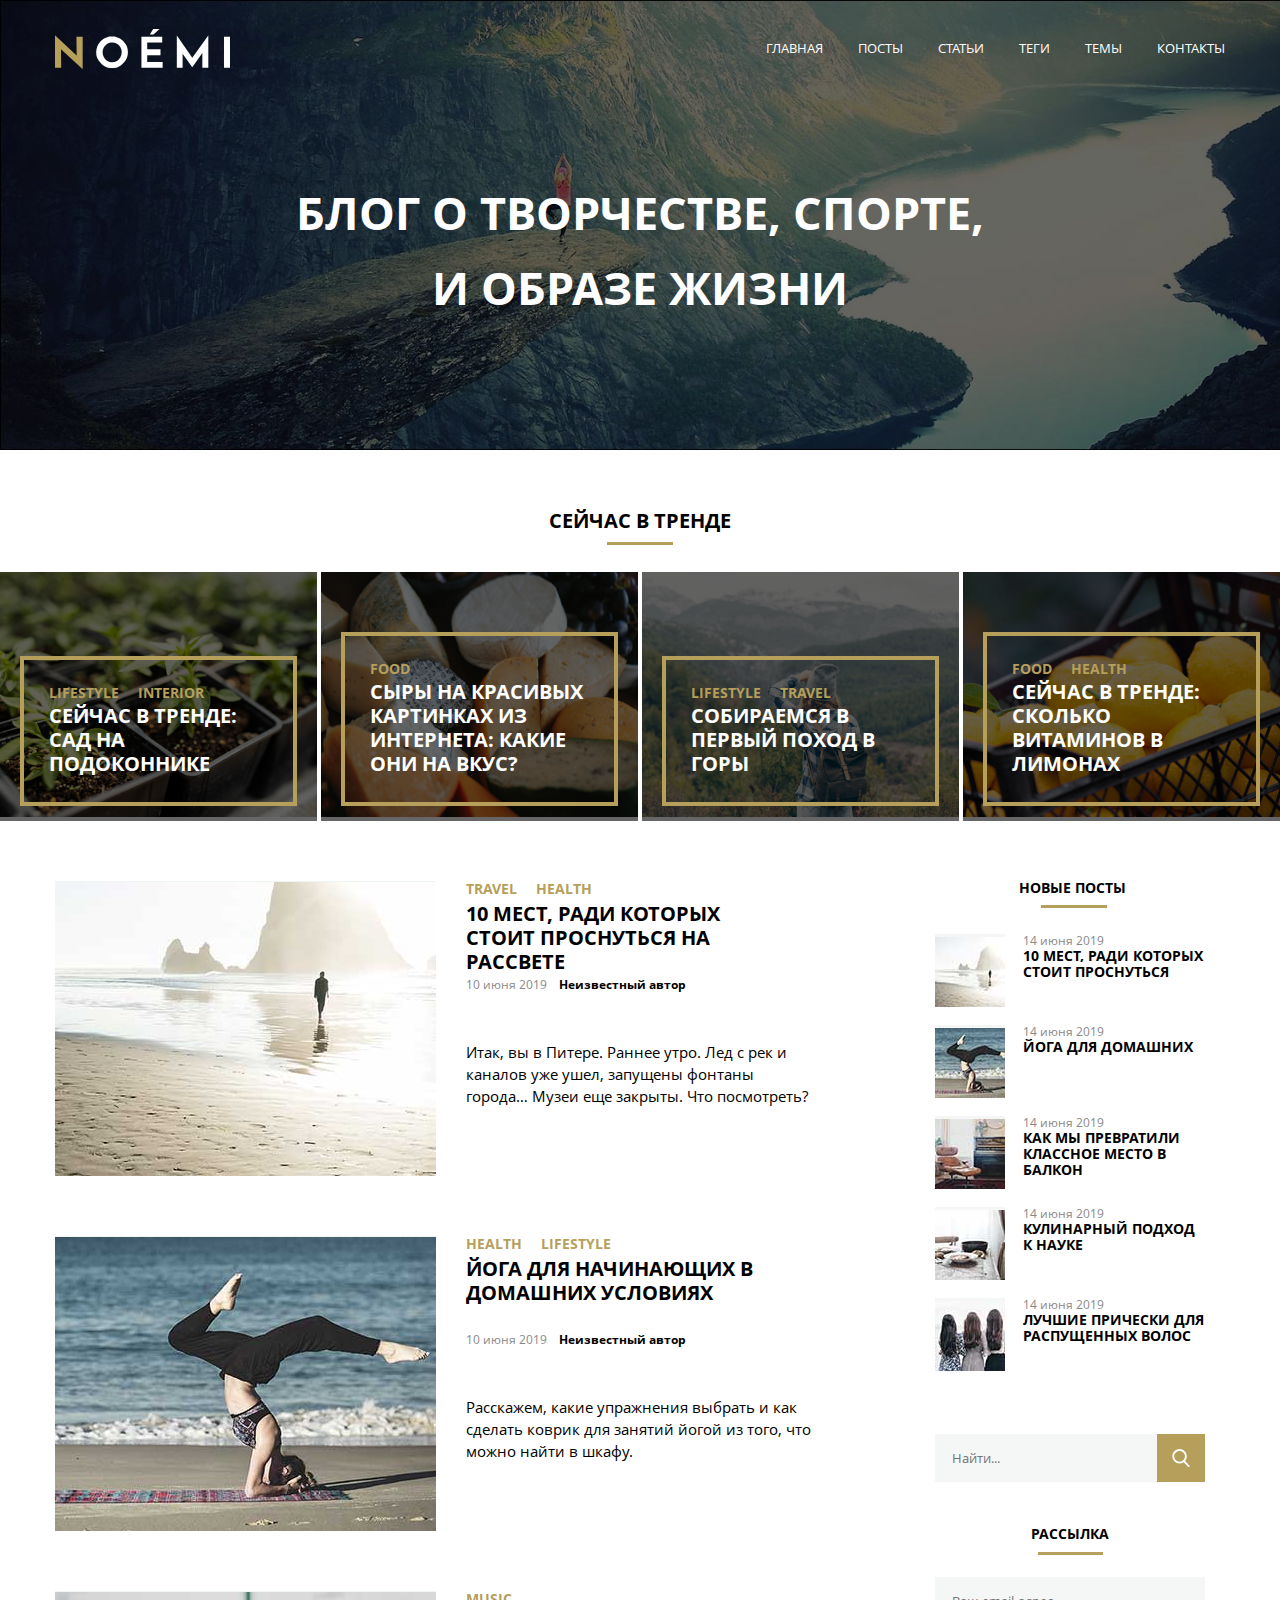
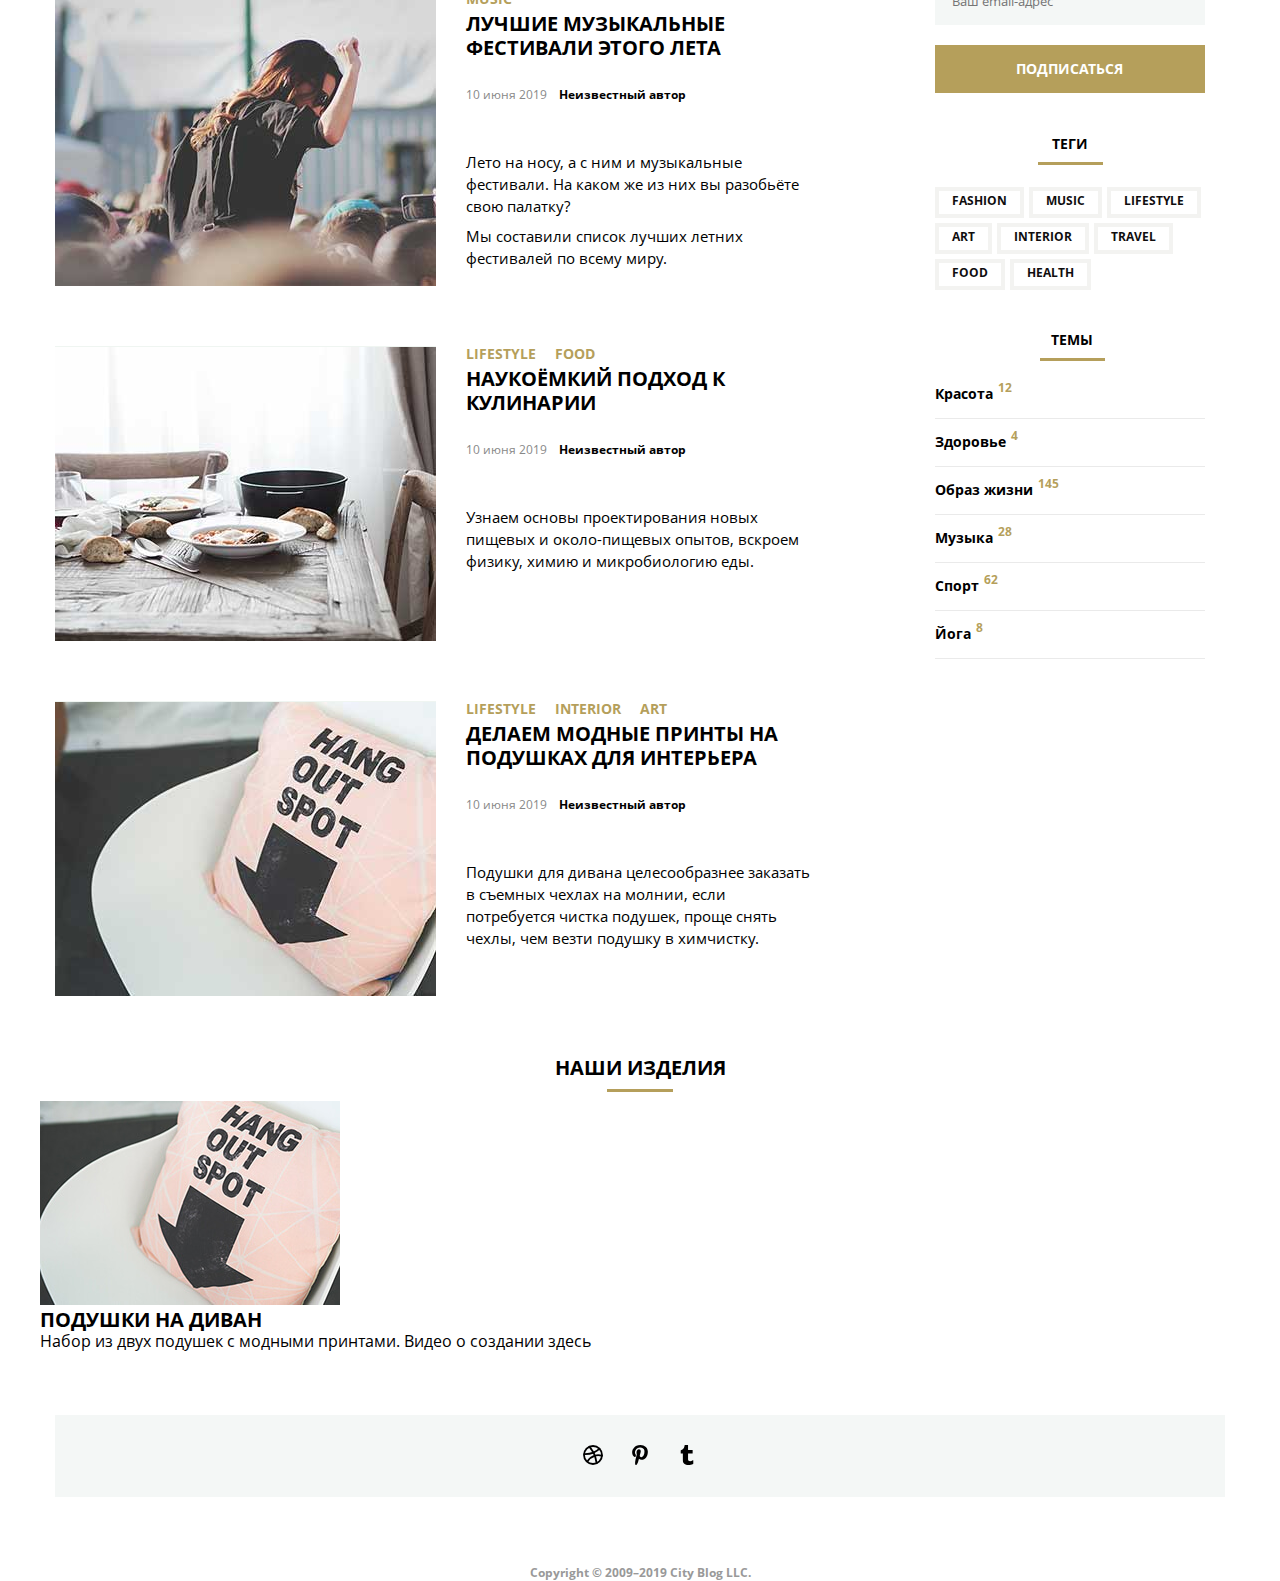
==== index.html @ d811dffa "1912" ====
<!DOCTYPE html>
<html lang="ru">

<head>
  <meta charset="UTF-8">
  <meta name="viewport" content="width=device-width, initial-scale=1.0">
  <title>Diploma</title>
  <link rel="stylesheet" href="CSS/normalize.css">
  <link rel="stylesheet" href="CSS/desktop.css" media="screen and (min-width: 1200px)">
  <link rel="stylesheet" href="CSS/tablet.css" media="(min-width: 641px) and (max-width: 1199px)">
  <link rel="stylesheet" href="CSS/mobile.css" media="screen and (min-width: 640px)">
</head>

<body>
  <header class="header">
    <div class="container">
      <!-- Заполнение заголовка -->
      <a class="menu-link" href="#home">
        <img src="SVG/noemi-logo.svg" class="header-logo" alt="Логотип">
      </a>
      <nav class="menu">
        <ul class="menu-list">
          <li class="menu-list__item">
            <a class="menu-link" href="#home">Главная</a>
          </li>
          <li class="menu-list__item">
            <a class="menu-link" href="#0">Посты</a>
          </li>
          <li class="menu-list__item">
            <a class="menu-link" href="#0">Статьи</a>
          </li>
          <li class="menu-list__item">
            <a class="menu-link" href="#0">Теги</a>
          </li>
          <li class="menu-list__item">
            <a class="menu-link" href="#0">Темы</a>
          </li>
          <li class="menu-list__item">
            <a class="menu-link" href="#0">Контакты</a>
          </li>
        </ul>
      </nav>
    </div>
    <h1 class="header__title">
      Блог о творчестве, спорте, и образе жизни
    </h1>
  </header>
  <!-- конец верха начало средней части -->
  <section class="trends-section">
    <h2 class="trends__title">сейчас в тренде</h2>
    <ul class="trends-content">

      <li class="trend-block">
        <div class="trend-image__container">
          <img src="Images/trend1.jpg" alt="Сад на подоконнике" class="trend__image">
        </div>
        <div class="trend__content">
          <div class="trend-nav">
            <ul class="trend-nav-list">
              <li class="trend-nav-list__item">
                <a class="trend-nav-link" href="#0">Lifestyle</a>
              </li>
              <li class="trend-nav-list__item">
                <a class="trend-nav-link" href="#0">Interior</a>
              </li>
            </ul>
          </div>
          <h2 class="trend__text">сейчас в тренде: сад на подоконнике</h2>
        </div>
      </li>

      <li class="trend-block">
        <div class="trend-image__container">
          <img src="Images/trend2.jpg" alt="Сыры из интернета" class="trend__image">
        </div>
        <div class="trend__content">
          <div class="trend-nav">
            <ul class="trend-nav-list">
              <li class="trend-nav-list__item">
                <a class="trend-nav-link" href="#0">food</a>
              </li>
            </ul>
          </div>
          <h2 class="trend__text">сыры на красивых картинках из интернета: какие они на вкус?</h2>
        </div>
      </li>

      <li class="trend-block">
        <div class="trend-image__container">
          <img src="Images/trend3.jpg" alt="Поход в горы" class="trend__image">
        </div>
        <div class="trend__content">
          <div class="trend-nav">
            <ul class="trend-nav-list">
              <li class="trend-nav-list__item">
                <a class="trend-nav-link" href="#0">Lifestyle</a>
              </li>
              <li class="trend-nav-list__item">
                <a class="trend-nav-link" href="#0">Travel</a>
              </li>
            </ul>
          </div>
          <h2 class="trend__text">собираемся в первый поход в горы</h2>
        </div>
      </li>

      <li class="trend-block">
        <div class="trend-image__container">
          <img src="Images/trend4.jpg" alt="Лимоны" class="trend__image">
        </div>
        <div class="trend__content">
          <div class="trend-nav">
            <ul class="trend-nav-list">
              <li class="trend-nav-list__item">
                <a class="trend-nav-link" href="#0">food</a>
              </li>
              <li class="trend-nav-list__item">
                <a class="trend-nav-link" href="#0">health</a>
              </li>
            </ul>
          </div>
          <h2 class="trend__text">сейчас в тренде: сколько витаминов в лимонах</h2>
        </div>
      </li>
    </ul>

  </section>

  <div class="wrp">
    <!-- Заполнение основной раздела страницы -->
    <main class="page">


      <article class="section">
        <img src="Images/last-post1.jpg" alt="Красивые места" class="section-image">
        <div class="section-content">
          <nav class="nav">
            <ul class="nav-list">
              <li class="nav-list__item">
                <a class="nav-link" href="#0">Travel</a>
              </li>
              <li class="nav-list__item">
                <a class="nav-link" href="#0">health</a>
              </li>
            </ul>
          </nav>

          <h2 class="article-header">
            <a class="article-title" href="#0">10 мест, ради которых стоит проснуться на рассвете</a>
          </h2>
          <div class="date-author">
            <div class="article-date">10 июня 2019</div>
            <div class="article-author">Неизвестный автор</div>
          </div>
          <div class="article-text">
            <p class="article-paragraph">
              Итак, вы в Питере. Раннее утро.
              Лед с рек и каналов уже ушел,
              запущены фонтаны города… Музеи еще закрыты.
              Что посмотреть?
            </p>
          </div>
        </div>
      </article>

      <article class="section">
        <img src="Images/last-post2.jpg" alt="Йога для начинающих" class="section-image">
        <div class="section-content">
          <nav class="nav">
            <ul class="nav-list">
              <li class="nav-list__item">
                <a class="nav-link" href="#0">health</a>
              </li>
              <li class="nav-list__item">
                <a class="nav-link" href="#0">Lifestyle</a>
              </li>
            </ul>
          </nav>
          <h2 class="article-header">
            <a class="article-title" href="#0">Йога для начинающих в
              домашних условиях</a>
          </h2>
          <div class="date-author">
            <div class="article-date">10 июня 2019</div>
            <div class="article-author">Неизвестный автор</div>
          </div>
          <div class="article-text">
            <p class="article-paragraph">
              Расскажем, какие упражнения выбрать
              и как сделать коврик для занятий
              йогой из того, что можно найти в шкафу.
            </p>
          </div>
        </div>
      </article>

      <article class="section">
        <img src="Images/last-post3.jpg" alt="Фестиваль" class="section-image">
        <div class="section-content">
          <nav class="nav">
            <ul class="nav-list">
              <li class="nav-list__item">
                <a class="nav-link" href="#0">music</a>
              </li>
            </ul>
          </nav>
          <h2 class="article-header">
            <a class="article-title" href="#0">Лучшие музыкальные
              фестивали этого лета</a>
          </h2>
          <div class="date-author">
            <div class="article-date">10 июня 2019</div>
            <div class="article-author">Неизвестный автор</div>
          </div>
          <div class="article-text">
            <p class="article-paragraph">
              Лето на носу, а с ним и музыкальные фестивали.
              На каком же из них вы разобьёте
              свою палатку?
            </p>
            <p class="article-paragraph">
              Мы составили список лучших
              летних фестивалей по всему миру.
            </p>
          </div>
        </div>
      </article>

      <article class="section">
        <img src="Images/last-post4.jpg" alt="Кулинария" class="section-image">
        <div class="section-content">
          <nav class="nav">
            <ul class="nav-list">
              <li class="nav-list__item">
                <a class="nav-link" href="#0">lifestyle</a>
              </li>
              <li class="nav-list__item">
                <a class="nav-link" href="#0">food</a>
              </li>
            </ul>
          </nav>
          <h2 class="article-header">
            <a class="article-title" href="#0">Наукоёмкий подход к
              кулинарии</a>
          </h2>
          <div class="date-author">
            <div class="article-date">10 июня 2019</div>
            <div class="article-author">Неизвестный автор</div>
          </div>
          <div class="article-text">
            <p class="article-paragraph">
              Узнаем основы проектирования новых пищевых и
              около-пищевых опытов, вскроем
              физику, химию и микробиологию еды.
            </p>
          </div>
        </div>
      </article>

      <article class="section">
        <img src="Images/last-post5.jpg" alt="Модные подушки" class="section-image">
        <div class="section-content">
          <nav class="nav">
            <ul class="nav-list">
              <li class="nav-list__item">
                <a class="nav-link" href="#0">lifestyle</a>
              </li>
              <li class="nav-list__item">
                <a class="nav-link" href="#0">interior</a>
              </li>
              <li class="nav-list__item">
                <a class="nav-link" href="#0">art</a>
              </li>
            </ul>
          </nav>
          <h2 class="article-header">
            <a class="article-title" href="#0">делаем модные принты на
              подушках для интерьера</a>
          </h2>
          <div class="date-author">
            <div class="article-date">10 июня 2019</div>
            <div class="article-author">Неизвестный автор</div>
          </div>
          <div class="article-text">
            <p class="article-paragraph">
              Подушки для дивана целесообразнее заказать в
              съемных чехлах на молнии, если потребуется чистка подушек, проще снять чехлы, чем везти
              подушку в химчистку.
            </p>
          </div>
        </div>
      </article>




    </main>
    <!-- Конец основного блока, начало боковой панели  -->

    <aside class="aside">
      <!-- Новые посты -->
      <h3 class="new-post-headline">
        новые посты
      </h3>
      <!-- Секция новых постов -->

      <section class="sidebar-news">
        <img src="Images/2.jpg" alt="Места" class="sidebar-image">
        <div class="sidebar-content">
          <div class="sidebar-date">14 июня 2019</div>
          <a class="news-title" href="#0">10 мест, ради которых
            стоит проснуться</a>
        </div>
      </section>

      <section class="sidebar-news">
        <img src="Images/151.jpg" alt="Йога" class="sidebar-image">
        <div class="sidebar-content">
          <div class="sidebar-date">14 июня 2019</div>
          <a class="news-title" href="#0">Йога для домашних
          </a>
        </div>
      </section>

      <section class="sidebar-news">
        <img src="Images/45.jpg" alt="Балкон" class="sidebar-image">
        <div class="sidebar-content">
          <div class="sidebar-date">14 июня 2019</div>
          <a class="news-title" href="#0">как мы превратили
            классное место в балкон
          </a>
        </div>
      </section>

      <section class="sidebar-news">
        <img src="Images/501.jpg" alt="Кулинария" class="sidebar-image">
        <div class="sidebar-content">
          <div class="sidebar-date">14 июня 2019</div>
          <a class="news-title" href="#0">Кулинарный подход
            к науке
          </a>
        </div>
      </section>

      <section class="sidebar-news">
        <img src="Images/7.jpg" alt="Прически" class="sidebar-image">
        <div class="sidebar-content">
          <div class="sidebar-date">14 июня 2019</div>
          <a class="news-title" href="#0">лучшие прически для
            распущенных волос
          </a>
        </div>
      </section>

      <!-- форма поиска -->

      <form action="https://ya.ru/search/" class="search">
        <input type="search" required class="sidebar-search" placeholder="     Найти..." name="text">
        <button type="submit" class="search-button"></button>
        <div class="visually-hidden">Поиск данных на сайте</div>
      </form>

      <!-- форма подписки -->
      <h3 class="mailing-headline"> рассылка </h3>

      <form action="https://mail.ru/" class="mail-subscribe-form">
        <input type="email" required class="subscribe-email" placeholder="     Ваш email-адрес" name="mail">
        <button type="submit" class="subscribe-button">подписаться</button>
        <div class="visually-hidden">подписка на новости</div>
      </form>

      <!-- теги -->
      <h3 class="tag-headline">теги</h3>
      <ul class="tag-section">
        <li class="tag-name">
          <a class="tag-title" href="#0">fashion</a>
        </li>
        <li class="tag-name">
          <a class="tag-title" href="#0">music</a>
        </li>
        <li class="tag-name">
          <a class="tag-title" href="#0">Lifestyle</a>
        </li>
        <li class="tag-name">
          <a class="tag-title" href="#0">art</a>
        </li>
        <li class="tag-name">
          <a class="tag-title" href="#0">interior</a>
        </li>
        <li class="tag-name">
          <a class="tag-title" href="#0">travel</a>
        </li>
        <li class="tag-name">
          <a class="tag-title" href="#0">food</a>
        </li>
        <li class="tag-name">
          <a class="tag-title" href="#0">health</a>
        </li>
      </ul>

      <!-- темы -->
      <h3 class="themes-headline">темы</h3>
      <ul class="themes-list">
        <li class="themes-list-item">
          <a class="themes-name" href="#0">красота</a>
          <span class="themes-count">12</span>
        </li>
        <li class="themes-list-item">
          <a class="themes-name" href="#0">здоровье</a>
          <span class="themes-count">4</span>
        </li>
        <li class="themes-list-item">
          <a class="themes-name" href="#0">образ жизни</a>
          <span class="themes-count">145</span>
        </li>
        <li class="themes-list-item">
          <a class="themes-name" href="#0">Музыка</a>
          <span class="themes-count">28</span>
        </li>
        <li class="themes-list-item">
          <a class="themes-name" href="#0">спорт</a>
          <span class="themes-count">62</span>
        </li>
        <li class="themes-list-item">
          <a class="themes-name" href="#0">Йога</a>
          <span class="themes-count">8</span>
        </li>
      </ul>
    </aside>
  </div>

  <section class="products-section">

    <h2 class="products__title">наши изделия</h2>
    <ul class="product-cards">
      <li class="product-block">
        <div class="product-image__container">
          <img src="Images/shop-item-desk1.jpg" alt="Подушки на диван" class="product__image">
        </div>
        <div class="product__content">
          <h2 class="product__name">подушки на диван</h2>
        <div class="product-description">Набор из двух подушек с модными принтами. Видео о создании 
          <a href="#" class="product-link">здесь</a>
        </div>
        </div>
      </li>
    </ul>
  </section>



  <footer class="page-footer">
    <div class="links-box">
      <a href="#0" class="social-network-link">
        <img src="SVG/001-dribbble.svg" alt="наша страница в социальной сети" class="link-icon">
        <div class="visually-hidden">ссылка на нашу страницу в социальной сети</div>
      </a>
      <a href="#0" class="social-network-link">
        <img src="SVG/002-pinterest.svg" alt="наша страница в социальной сети" class="link-icon">
        <div class="visually-hidden">ссылка на нашу страницу в социальной сети</div>
      </a>
      <a href="#0" class="social-network-link">
        <img src="SVG/003-tumblr.svg" alt="наша страница в социальной сети" class="link-icon">
        <div class="visually-hidden">ссылка на нашу страницу в социальной сети</div>
      </a>
    </div>
    <div class="copyright-block">
      <a href="#0" class="copyright-link">
        Copyright © 2009–2019 City Blog LLC.
      </a>
    </div>
  </footer>

</body>

</html>
---- CSS/desktop.css ----
@font-face {
  font-family: OpenSans;
  src: url(../Fonts/OpenSans-Regular.woff);
  font-weight: 400;
  font-style: normal;
}

@font-face {
  font-family: OpenSans;
  src: url(../Fonts/OpenSans-Bold.woff);
  font-weight: 700;
  font-style: normal;
}

h1, p, ul, li, body {
  margin: 0;
  padding: 0;
}

ul {
  list-style: none;
}

a {
  text-decoration: none;
  color: inherit;
}

h2, h3 {
  margin: 0;
  font-family: OpenSans, Arial, sans-serif;
  font-weight: 700;
  text-transform: uppercase;
  line-height: 1.2;
}

h2 {
  font-size: 20px;
}

h3 {
  font-size: 14px;
}

body {
  min-width: 1200px;
  font-family: OpenSans, Arial, sans-serif;
  font-style: normal;
}

.header {
  background-image: url(../Images/banner-bg.jpg);
  min-height: 450px;
  width: 100%;
  background-repeat: no-repeat;
  background-size: cover;
  background-color: #000000;
  position: relative;
  z-index: 0;
  display: block;
}

header:after {
  content: "";
  position: absolute;
  background-color: #000000;
  top: 0;
  bottom: 0;
  right: 0;
  left: 0;
  opacity: 0.6;
  z-index: -1;

}

.container {
  max-width: 1200px;
  min-height: 70px;
  box-sizing: border-box;
  margin: 0 auto;
  padding-left: 15px;
  padding-right: 15px;
  display: flex;
  justify-content: space-between;
}

.menu-link {
  width: 15%;
  display: block;
}

.header-logo {
  margin-top: 29px;
}

.menu {
  display: block;
  padding-top: 41px;
  text-transform: uppercase;
  font-weight: 400;
  font-size: 13px;
  color: #ffffff;
}

.menu-list {
  display: flex;
}

.menu-list__item:nth-child(n+2) {
  margin-left: 35px;
}

.menu-list__item:hover {
  text-decoration: underline;
}

.header__title {
  width: 690px;
  text-align: center;
  text-transform: uppercase;
  font-weight: 700;
  font-size: 45px;
  line-height: 1.6667;
  color: #ffffff;
  display: block;
  padding-top: 103px;
  margin: 0 auto;
}

.trends-section {
  width: 100%;
  margin-top: 59px;
}

.trends__title {
  text-align: center;
}

.trends__title:after {
  content: "";
  display: block;
  width: 66px;
  height: 3px;
  background: #b59f5b;
  margin: 9px auto;
}

.trends-content{
display: flex;
justify-content: space-between;
margin-top: 27px;
}

.trend-block {
  position: relative;
  display: block;
  width: calc(25% - 3px);
}

.trend-image__container {
  position: relative;
  z-index: 0;
}

.trend-image__container:after {
  content: "";
  position: absolute;
  background-color: #000000;
  top: 0;
  bottom: 0;
  right: 0;
  left: 0;
  opacity: 0.6;
  z-index: 1;
}

.trend__content {
  position: absolute;
  border: 4px solid #b59f5b;
  bottom: 15px;
  padding: 8%;
  margin-left: 20px;
  margin-right: 20px;
  max-height: 100%;
}
.trend__image{
  width: 100%;
}
.trend-nav{
  padding-bottom: 3px;
}
.trend__text{
  color: #ffffff;
}
.trend__text:hover{
  cursor: pointer;
  color: #b59f5b;
}

.wrp {
  max-width: 1200px;
  box-sizing: border-box;
  margin: 0 auto;
  padding-left: 15px;
  padding-right: 15px;
  display: flex;
  font-family: OpenSans, Arial, sans-serif;
  font-style: normal;
}

.page {
  width: 64.75%;
  /* 777px; */
}

.section {
  padding-top: 60px;
  display: flex;
  align-items: flex-start;
  justify-content: space-between;
  box-sizing: border-box;
}

.section-image {
  width: 381px;
  height: 294px;
  padding-top: 1px;
  background-color: #eff5f1;

}

.section-content {
  margin-left: 30px;
  width: 366px;

}

.nav,
.trend-nav {
  font-weight: 700;
  font-size: 14px;
  text-transform: uppercase;
  color: #b59f5b;
}

.nav-list,
.trend-nav-list {
  display: flex;
  align-items: flex-start;
  flex-wrap: wrap;
  padding-left: 0px;
}

.nav-list__item:nth-child(n+2),
.trend-nav-list__item:nth-child(n+2) {
  margin-left: 19px;
}

.nav-list__item:hover,
.trend-nav-list__item:hover {
  text-decoration: underline
}

.article-header {
  min-height: 76px;
  margin-top: 5px;
  padding-right: 20px;
}

.article-title:hover {
  color: #b59f5b;
}

.date-author {
  display: flex;
  align-items: flex-start;
  min-height: 55px;
}

.article-date {
  font-weight: 400;
  font-size: 12px;
  color: #888888;
}

.article-author {
  font-weight: 700;
  font-size: 12px;
  margin-left: 12px;
}

.article-text {
  font-weight: 400;
  font-size: 15px;
  line-height: 1.47;
}

.article-paragraph {
  margin-top: 8px;
}

.aside {
  margin-left: 122px;
  width: 270px;
}

.new-post-headline {
  padding-top: 59px;
  /* из-за того что надпись не по центру */
  width: 276px;
  /* из-за того что надпись не по центру */
  text-align: center;
}

.new-post-headline:after {
  content: "";
  display: block;
  width: 66px;
  height: 3px;
  background: #b59f5b;
  margin-top: 9px;
  margin-left: 106px;
  margin-bottom: 8px;
}

.sidebar-news {
  width: 270px;
  padding-top: 18px;
  display: flex;
  justify-content: space-between;
  align-items: flex-start;
}

.sidebar-image {
  width: 70px;
  height: 70px;
  padding-top: 3px;
  background-color: #f4f7f5;
  font-weight: 400;
  font-size: 12px;
}

.sidebar-content {
  width: 182px;
  display: flex;
  flex-direction: column;
  justify-content: space-between;
}

.sidebar-date {
  font-weight: 400;
  font-size: 12px;
  color: #888888;
}

.news-title {
  font-weight: 700;
  font-size: 14px;
  text-transform: uppercase;
}

.news-title:hover {
  color: #b59f5b;
}

.search {
  margin-top: 63px;
  height: 48px;
  width: 270px;
  display: flex;

}

.sidebar-search {
  box-sizing: border-box;
  width: 100%;
  height: 48px;
  font-weight: 400;
  font-size: 13px;
  border: none;
  background-color: #f4f7f6;
  outline: 0;
}

.sidebar-search:focus {
  border: 1px solid #b59f5b;
}

.search-button {
  box-sizing: border-box;
  width: 56px;
  height: 48px;
  border: none;
  background-color: #b59f5b;
  background-image: url(../SVG/search.svg);
  cursor: pointer;
  background-position: center center;
  background-repeat: no-repeat;
  background-size: 18px 18px;
}

.search-button:hover {
  background-color: black;
}

.visually-hidden {
  position: absolute;
  width: 1px;
  height: 1px;
  margin: -1px;
  padding: 0;
  border: 0;
  clip: rect(0 0 0 0);
  overflow: hidden;
}

.mailing-headline {
  padding-top: 44px;
  text-align: center;
}

.mailing-headline:after {
  content: "";
  display: block;
  width: 65px;
  height: 3px;
  background: #b59f5b;
  margin-top: 9px;
  margin-left: 103px;
  margin-bottom: 8px;
}

.mail-subscribe-form {
  margin-top: 22px;
  height: 100px;
  width: 270px;
}

.subscribe-email {
  box-sizing: border-box;
  width: 100%;
  height: 48px;
  font-weight: 400;
  font-size: 13px;
  border: none;
  background-color: #f4f7f6;
  outline: 0;
}

.subscribe-email:focus {
  border: 1px solid #b59f5b;
}

.subscribe-button {
  box-sizing: border-box;
  margin-top: 20px;
  width: 100%;
  height: 48px;
  font-weight: 700;
  font-size: 14px;
  color: #ffffff;
  border: none;
  background-color: #b59f5b;
  outline: 0;
  text-transform: uppercase;
  text-align: center;
}

.subscribe-button:hover {
  background-color: black;
}

.tag-headline {
  padding-top: 59px;
  text-align: center;
}

.tag-headline:after {
  content: "";
  display: block;
  width: 65px;
  height: 3px;
  background: #b59f5b;
  margin-top: 9px;
  margin-left: 103px;
  margin-bottom: 8px;
}

.tag-section {
  margin-top: 17px;
  width: 270px;
  display: flex;
  align-items: flex-start;
  flex-wrap: wrap;
  padding-left: 0px;
}

.tag-name {
  box-sizing: border-box;
  margin-top: 5px;
  height: 31px;
  border: 4px solid #f3f3f1;
  font-weight: 700;
  font-size: 12px;
  text-transform: uppercase;
  color: #0f0d0e;
  padding: 3px 13px 0 13px;
}

.tag-name:nth-child(3n),
.tag-name:nth-child(3n-1) {
  margin-left: 5px;
}

.tag-name:hover {
  padding-top: 4px;
  border: 4px solid #b59f5b;
}

.themes-headline {
  padding-top: 42px;
  padding-left: 5px;
  text-align: center;
}

.themes-headline:after {
  content: "";
  display: block;
  width: 65px;
  height: 3px;
  background: #b59f5b;
  margin-top: 9px;
  margin-left: 100px;
  margin-bottom: 10px;
}

.themes-list {
  box-sizing: border-box;
  padding: 0;
  margin-top: 10px;

}

.themes-list-item {
  height: 47px;
  display: flex;
  border-bottom: 1px solid #eaeaea;
  align-items: center;
}

.themes-name {
  font-weight: 700;
  font-size: 14px;
}

.themes-name:first-letter {
  text-transform: uppercase;
}

.themes-name:hover {
  color: #b59f5b;
}

.themes-count {
  height: 27px;
  font-weight: 700;
  font-size: 12px;
  color: #b59f5b;
  margin-left: 5px;
}

.products-section {
  max-width: 1200px;
  margin: 60px auto;
}

.products__title {
  text-align: center;
}

.products__title:after {
  content: "";
  display: block;
  width: 66px;
  height: 3px;
  background: #b59f5b;
  margin: 9px auto;
}


.page-footer {
  max-width: 1200px;
  box-sizing: border-box;
  margin: 0 auto;
  padding-left: 15px;
  padding-right: 15px;
}

.links-box {
  margin-top: 65px;
  height: 82px;
  background-color: #f4f7f6;
  display: flex;
  align-items: center;
  justify-content: center;
}

.social-network-link:nth-child(n+2) {
  margin-left: 27px;
}


.link-icon {
  height: 20px;
}

.copyright-block {
  margin-top: 70px;
  height: 12px;
  display: flex;
  align-items: center;
  justify-content: center;
}

.copyright-link {
  font-weight: 700;
  font-size: 12px;
  color: #999999;

}
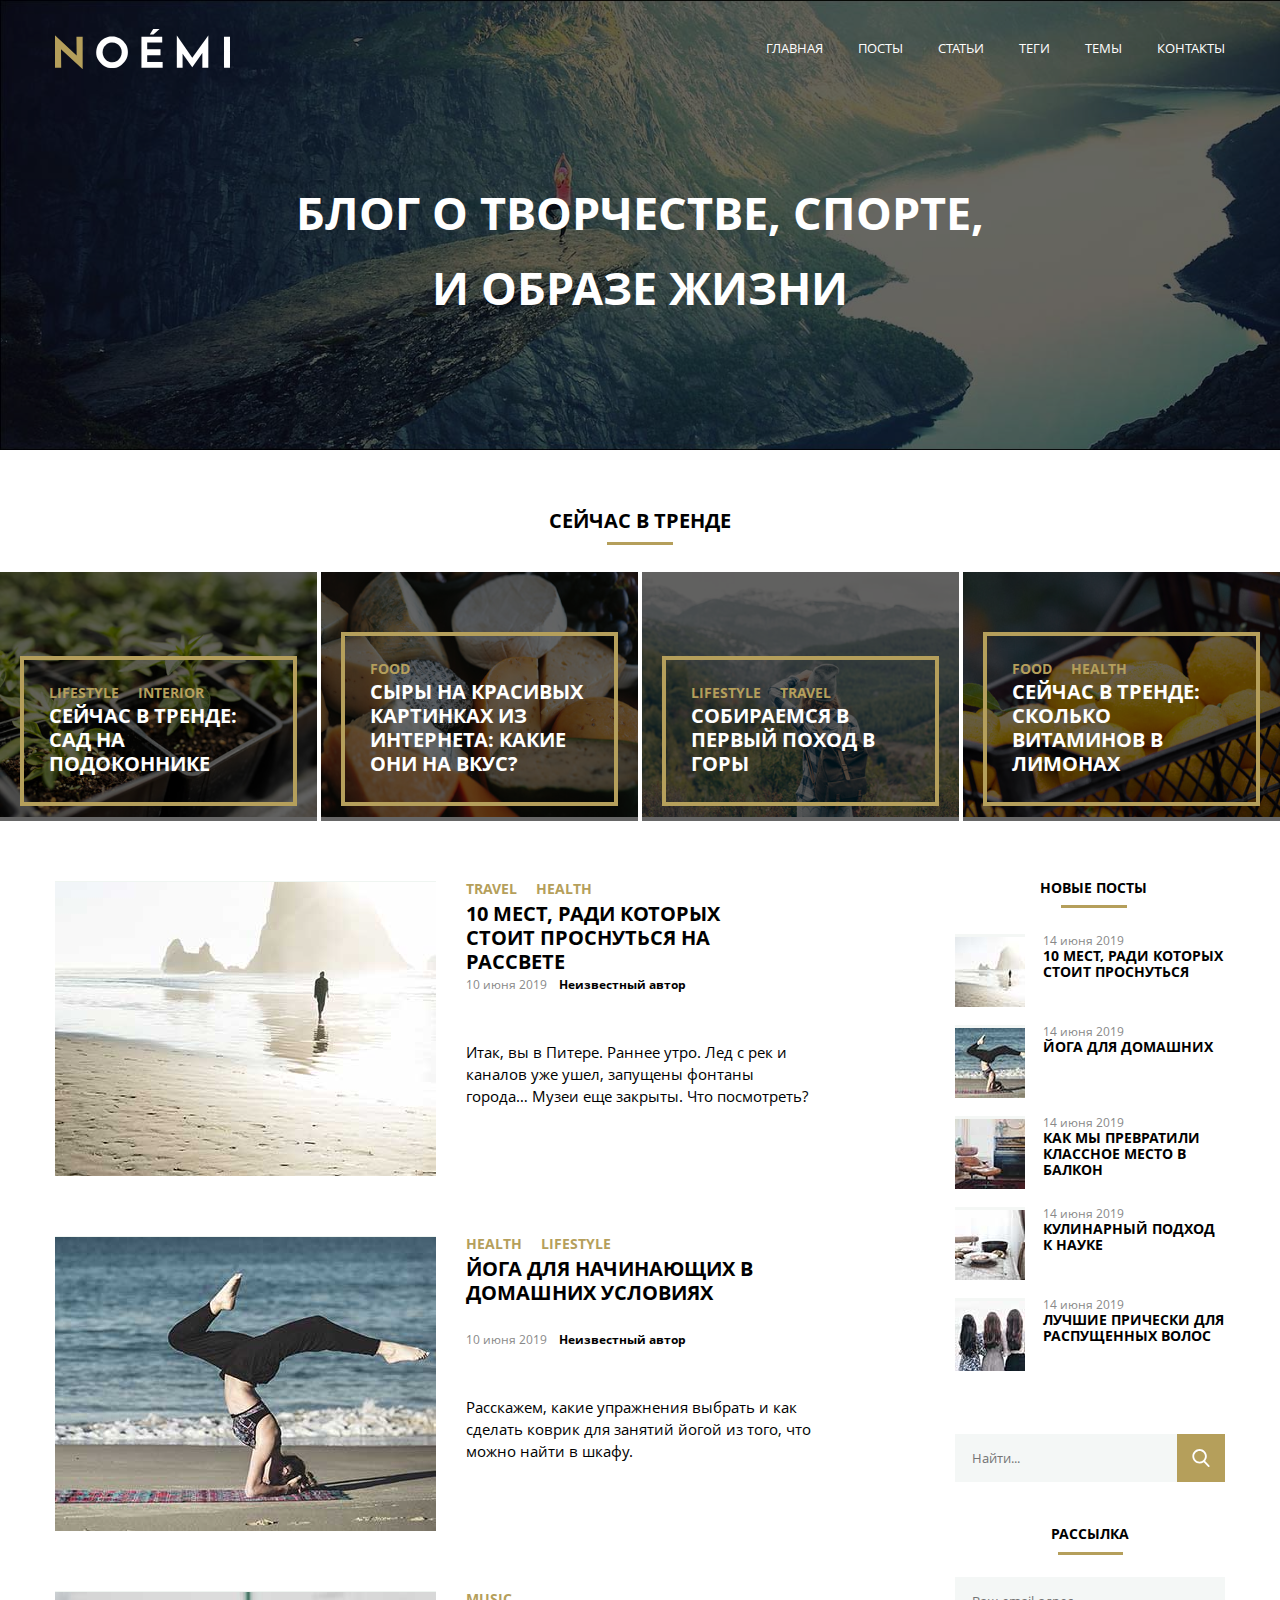
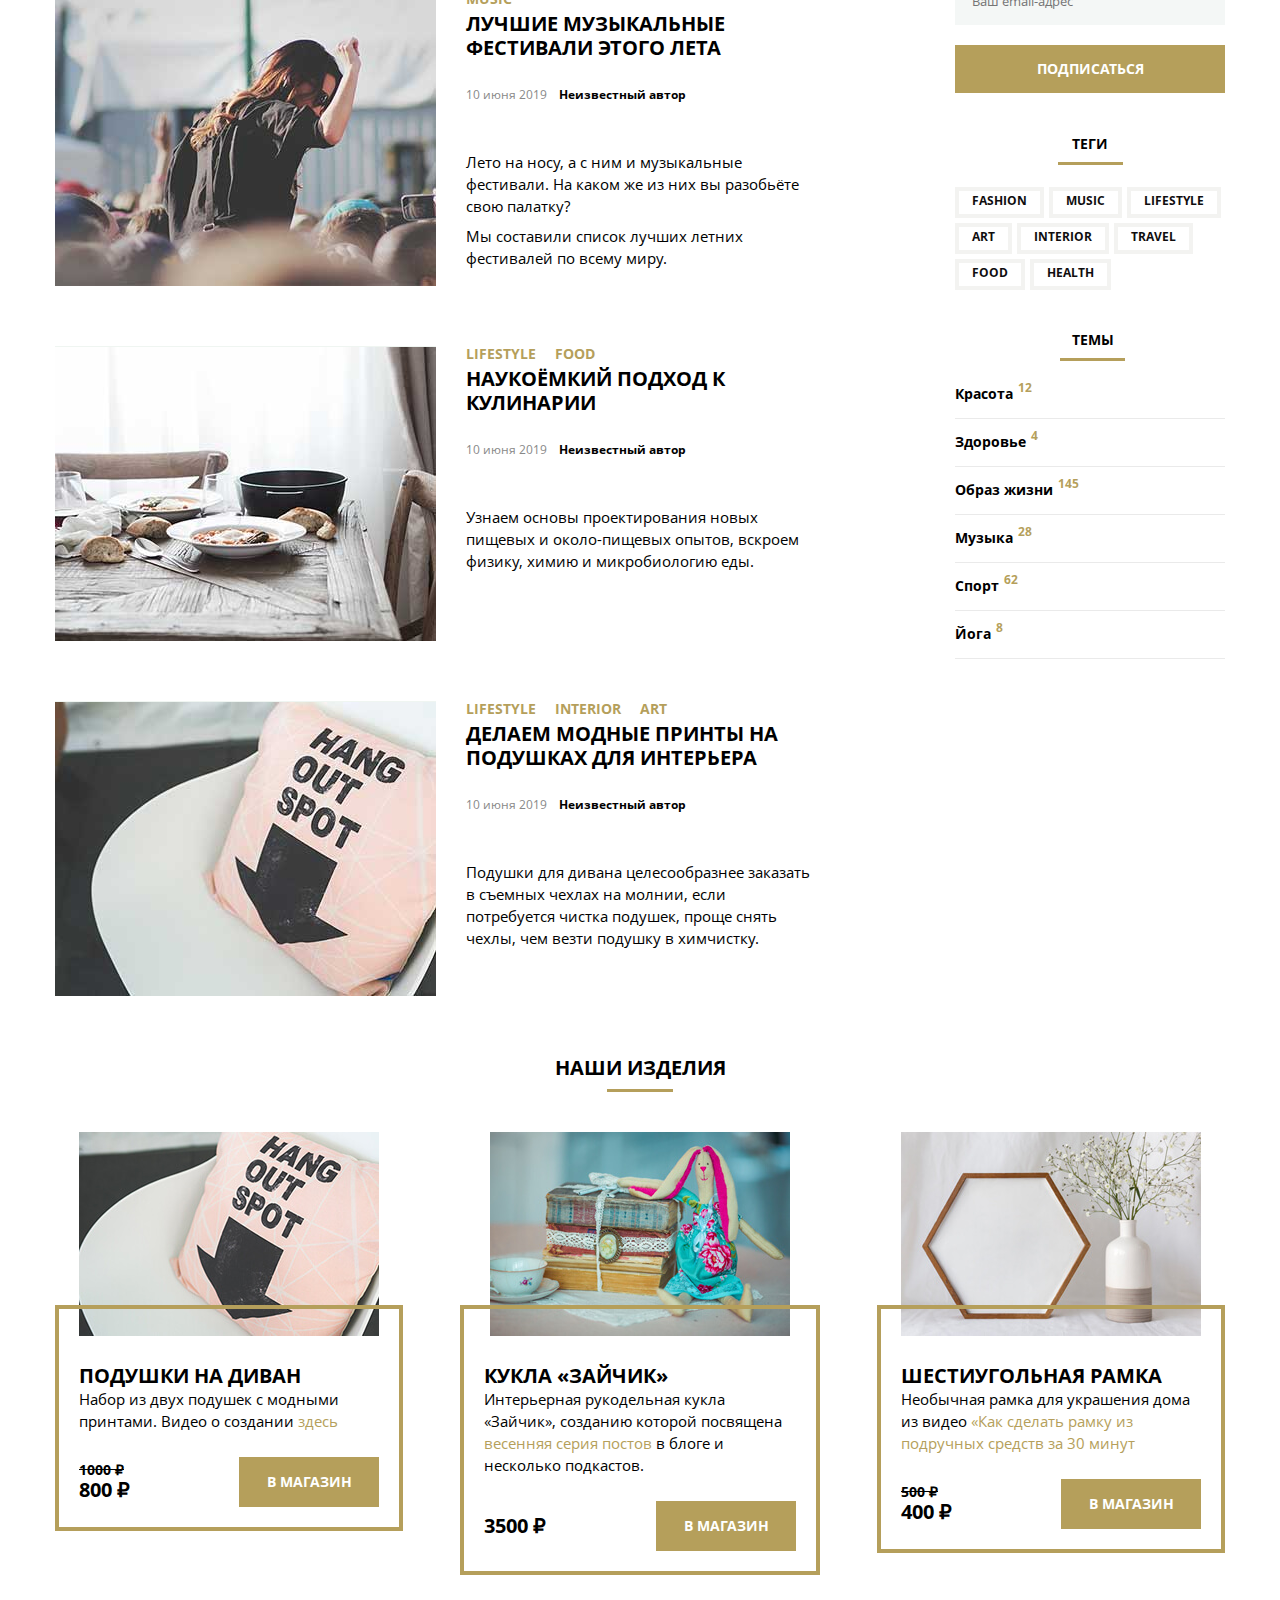
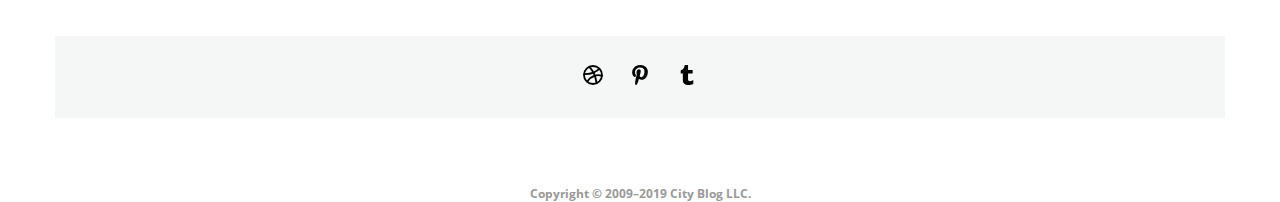
==== commit 2bf95d0e: "products" ====
--- a/index.html
+++ b/index.html
@@ -427,6 +427,7 @@
         </li>
       </ul>
     </aside>
+    
   </div>
 
   <section class="products-section">
@@ -439,11 +440,58 @@
         </div>
         <div class="product__content">
           <h2 class="product__name">подушки на диван</h2>
-        <div class="product-description">Набор из двух подушек с модными принтами. Видео о создании 
-          <a href="#" class="product-link">здесь</a>
-        </div>
-        </div>
-      </li>
+          <div class="product-description">Набор из двух подушек с модными принтами. Видео о создании
+            <a href="#" class="product-link">здесь</a>
+          </div>
+          <div class="product-footer">
+            <div class="price-block">
+              <h3 class="first-price">1000 &#8381</h3>
+              <h2 class="actual-price">800 &#8381</h2>
+            </div>
+            <button type="submit" class="link-button">в магазин</button>
+          </div>
+        </div>
+      </li>
+
+      <li class="product-block">
+        <div class="product-image__container">
+          <img src="Images/shop-item-desk2.jpg" alt="Кукла Зайчик" class="product__image">
+        </div>
+        <div class="product__content">
+          <h2 class="product__name">Кукла «Зайчик»</h2>
+          <div class="product-description">Интерьерная рукодельная кукла «Зайчик», созданию которой посвящена
+            <a href="#" class="product-link">весенняя серия постов</a>
+          в блоге и несколько подкастов.
+          </div>
+          <div class="product-footer">
+            <div class="price-block">
+              <h3 class="first-price"></h3>
+              <h2 class="actual-price">3500 &#8381</h2>
+            </div>
+            <button type="submit" class="link-button">в магазин</button>
+          </div>
+        </div>
+      </li>
+
+      <li class="product-block">
+        <div class="product-image__container">
+          <img src="Images/shop-item-desk3.jpg" alt="шестиугольная рамка" class="product__image">
+        </div>
+        <div class="product__content">
+          <h2 class="product__name">шестиугольная рамка</h2>
+          <div class="product-description">Необычная рамка для украшения дома из видео 
+            <a href="#" class="product-link">«Как сделать рамку из подручных средств за 30 минут</a>
+          </div>
+          <div class="product-footer">
+            <div class="price-block">
+              <h3 class="first-price">500 &#8381</h3>
+              <h2 class="actual-price">400 &#8381</h2>
+            </div>
+            <button type="submit" class="link-button">в магазин</button>
+          </div>
+        </div>
+      </li>
+      
     </ul>
   </section>
 
--- a/CSS/desktop.css
+++ b/CSS/desktop.css
@@ -74,12 +74,10 @@
 }
 
 .container {
-  max-width: 1200px;
+  max-width: 1170px;
   min-height: 70px;
   box-sizing: border-box;
   margin: 0 auto;
-  padding-left: 15px;
-  padding-right: 15px;
   display: flex;
   justify-content: space-between;
 }
@@ -176,7 +174,7 @@
 
 .trend__content {
   position: absolute;
-  border: 4px solid #b59f5b;
+  border: 4px solid rgba(181,159,91,06);
   bottom: 15px;
   padding: 8%;
   margin-left: 20px;
@@ -198,12 +196,11 @@
 }
 
 .wrp {
-  max-width: 1200px;
+  max-width: 1170px;
   box-sizing: border-box;
   margin: 0 auto;
-  padding-left: 15px;
-  padding-right: 15px;
-  display: flex;
+  display: flex;
+  justify-content: space-between;
   font-family: OpenSans, Arial, sans-serif;
   font-style: normal;
 }
@@ -300,7 +297,6 @@
 }
 
 .aside {
-  margin-left: 122px;
   width: 270px;
 }
 
@@ -570,8 +566,9 @@
 }
 
 .products-section {
-  max-width: 1200px;
+  max-width: 1170px;
   margin: 60px auto;
+
 }
 
 .products__title {
@@ -587,13 +584,84 @@
   margin: 9px auto;
 }
 
+.product-cards {
+  margin-top: 20px;
+  margin-left: 4px;
+  margin-right: 4px;
+  display: flex;
+  justify-content: space-between;
+  align-items:start;
+  gap: 65px;
+
+}
+
+.product-block{
+  display: flex;
+  padding: 20px;
+  flex-direction: column;
+  justify-content: flex-end;
+  align-items: center;
+}
+
+.product-image__container {
+  position: relative;
+}
+
+.product__content{
+  position: relative; 
+  box-sizing: border-box;
+  border: 4px solid rgba(181,159,91,06);
+  margin: -34px -24px -24px -24px;
+  padding: 55px 20px 20px 20px;
+  min-height: 200px;
+}
+
+.product-description{
+  font-size: 15px; 
+  line-height: 22px;
+}
+
+.product-link{
+  color: #b59f5b;
+}
+.product-link:hover{
+text-decoration: underline;
+}
+
+.product-footer {
+  margin-top: 25px;
+  display: flex;
+  justify-content: space-between;
+  align-items: center;
+}
+
+.first-price{
+  text-decoration: line-through;
+}
+
+
+.link-button {
+  margin: 0;
+  padding:0;
+  border: none;
+  width: 140px;
+  height: 50px;
+  background-color: #b59f5b;
+  color: #ffffff;
+  line-height: 40px;
+  font-size: 14px;
+  text-transform: uppercase;
+  font-weight: 700;
+}
+.link-button:hover{
+  background-color:#0f0d0e;
+}
+
 
 .page-footer {
-  max-width: 1200px;
+  max-width: 1170px;
   box-sizing: border-box;
   margin: 0 auto;
-  padding-left: 15px;
-  padding-right: 15px;
 }
 
 .links-box {
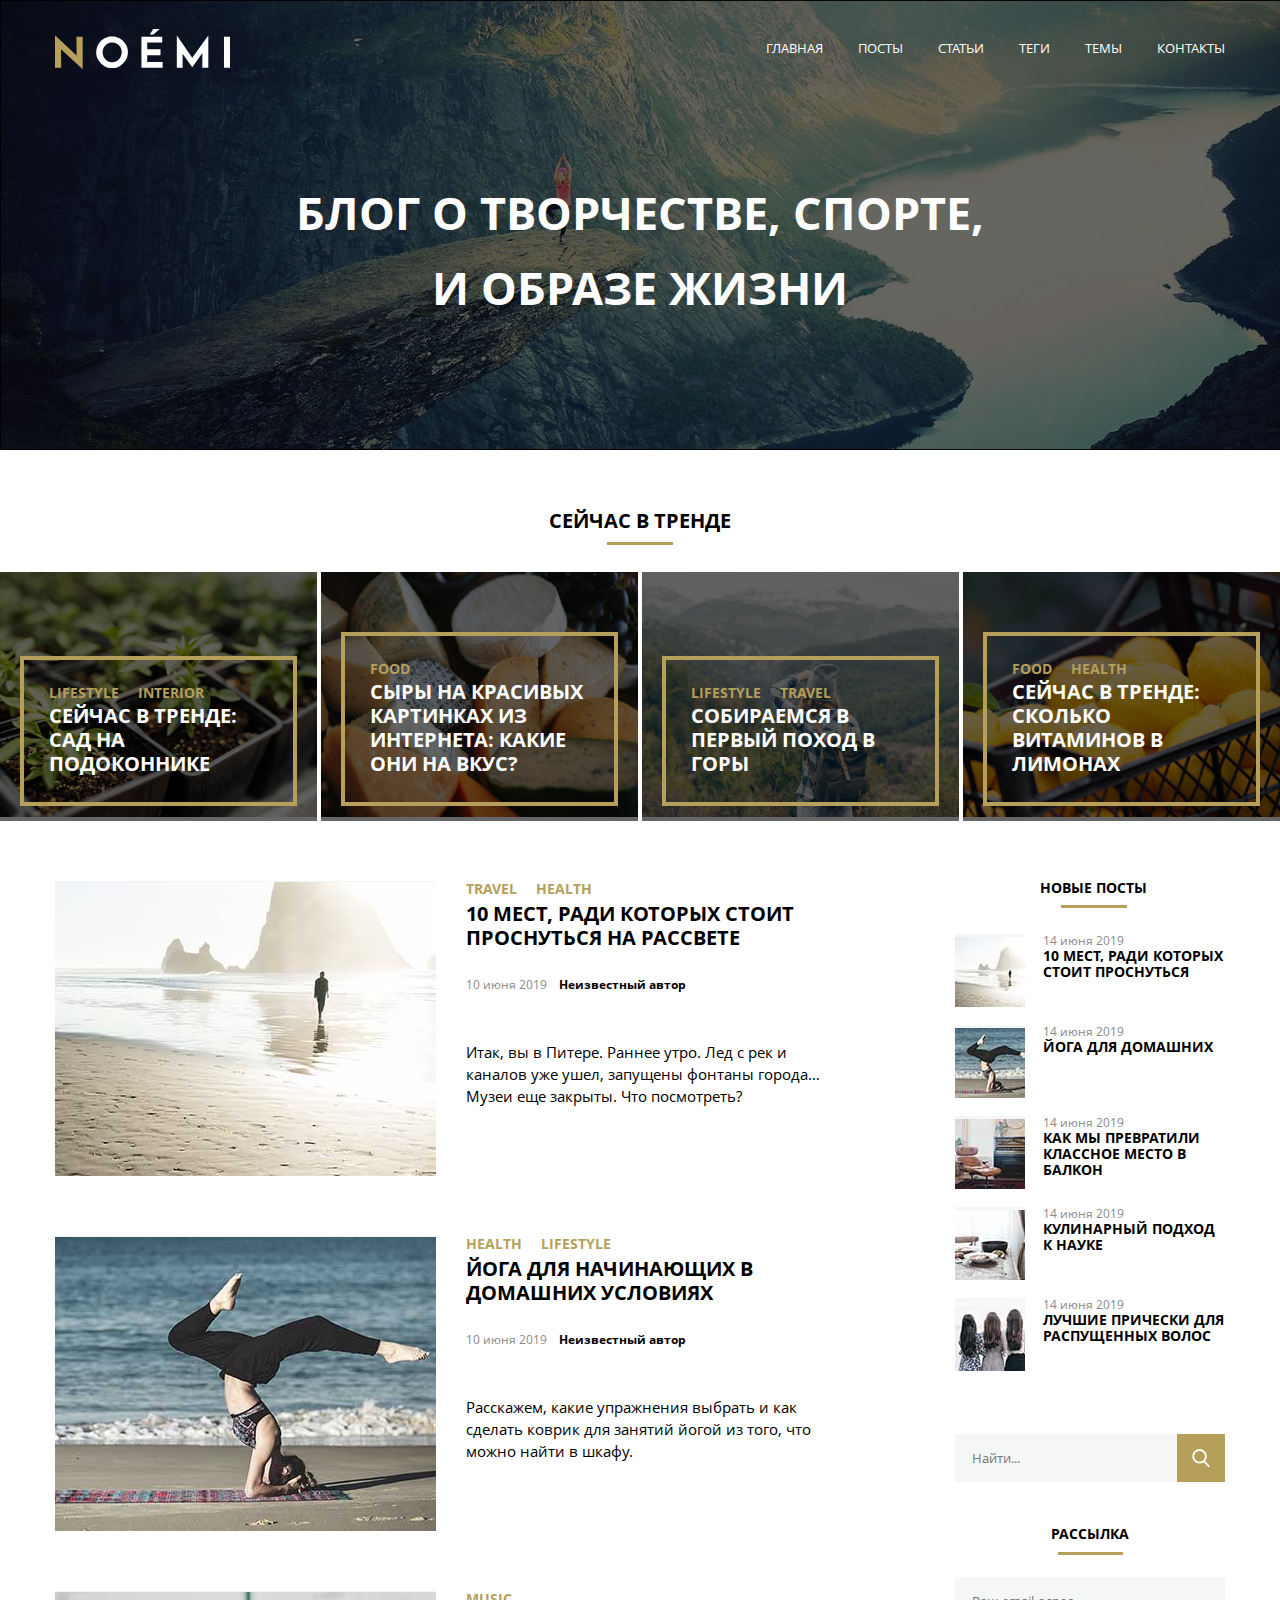
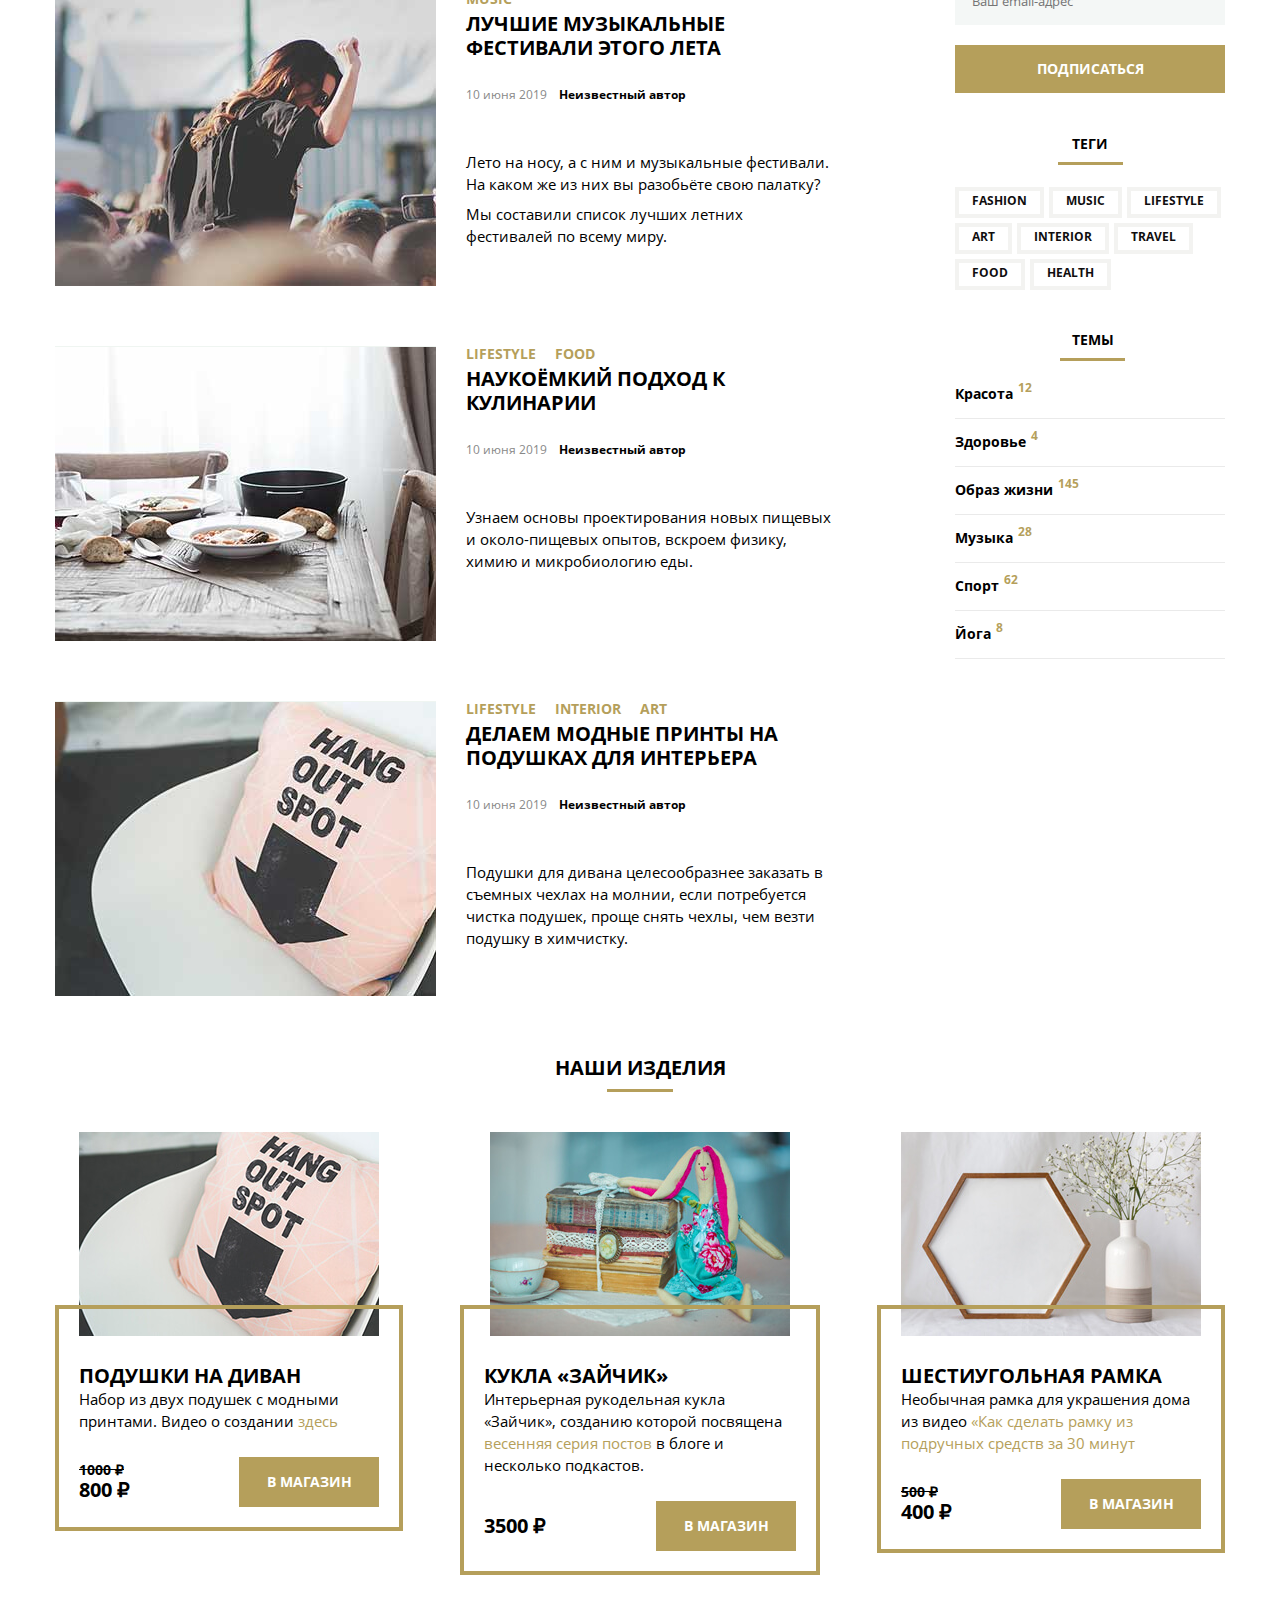
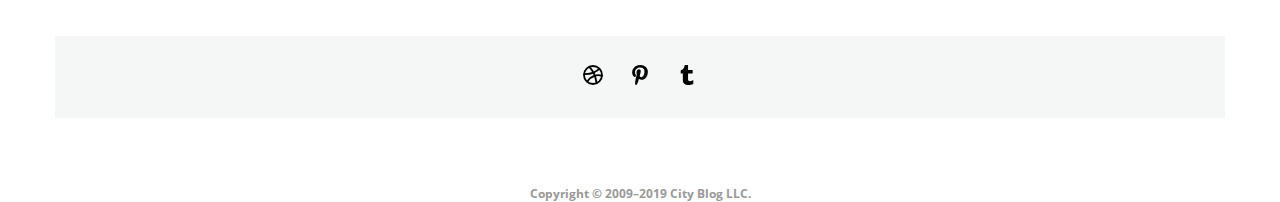
==== commit 83851d3a: "popup" ====
--- a/index.html
+++ b/index.html
@@ -12,6 +12,7 @@
 </head>
 
 <body>
+
   <header class="header">
     <div class="container">
       <!-- Заполнение заголовка -->
@@ -41,9 +42,11 @@
         </ul>
       </nav>
     </div>
-    <h1 class="header__title">
-      Блог о творчестве, спорте, и образе жизни
-    </h1>
+    <label for="popup1" class="popup-label">
+      <h1 class="header__title">
+        Блог о творчестве, спорте, и образе жизни
+      </h1>
+    </label>
   </header>
   <!-- конец верха начало средней части -->
   <section class="trends-section">
@@ -129,8 +132,6 @@
   <div class="wrp">
     <!-- Заполнение основной раздела страницы -->
     <main class="page">
-
-
       <article class="section">
         <img src="Images/last-post1.jpg" alt="Красивые места" class="section-image">
         <div class="section-content">
@@ -427,7 +428,7 @@
         </li>
       </ul>
     </aside>
-    
+
   </div>
 
   <section class="products-section">
@@ -461,7 +462,7 @@
           <h2 class="product__name">Кукла «Зайчик»</h2>
           <div class="product-description">Интерьерная рукодельная кукла «Зайчик», созданию которой посвящена
             <a href="#" class="product-link">весенняя серия постов</a>
-          в блоге и несколько подкастов.
+            в блоге и несколько подкастов.
           </div>
           <div class="product-footer">
             <div class="price-block">
@@ -479,7 +480,7 @@
         </div>
         <div class="product__content">
           <h2 class="product__name">шестиугольная рамка</h2>
-          <div class="product-description">Необычная рамка для украшения дома из видео 
+          <div class="product-description">Необычная рамка для украшения дома из видео
             <a href="#" class="product-link">«Как сделать рамку из подручных средств за 30 минут</a>
           </div>
           <div class="product-footer">
@@ -491,7 +492,7 @@
           </div>
         </div>
       </li>
-      
+
     </ul>
   </section>
 
@@ -518,6 +519,46 @@
       </a>
     </div>
   </footer>
+  <!-- popup -->
+  <input type="checkbox" class="popup__state" id="popup1">
+  <div class="popup">
+    <label for="popup1" class="popup__close__background"></label>
+    <div class="popup__content">
+      <label for="popup1" class="popup__close">&times;</label>
+      <h2 class="popup-headline">ваш фидбэк</h2>
+
+      <form action="" method="get" class="popup-form">
+        <label for="site-visits" class="site-visits__label">Как часто вы заходите на сайт?
+          <select id="site-visits" name="site-visits" size="1" class="site-visits__field">
+            <option selected value="s1">Почти каждый день</option>
+            <option value="s2">Один раз в неделю</option>
+            <option value="s3">Один раз в месяц</option>
+            <option value="s4">Очень редко</option>
+          </select>
+        </label>
+
+        <div class="newsletter-box">
+          <div class="radio-name"> Вы подписаны на e-mail рассылку?</div>
+
+          <label class="radio-group">
+            <input type="radio" class="radio-newsletter" name="newsletter" checked>
+            <span class="radio-group__text">Да</span>
+          </label>
+
+          <label class="radio-group">
+            <input type="radio" class="radio-newsletter" name="newsletter">
+            <span class="radio-group__text">Нет</span>
+          </label>
+        </div>
+        <label for="desired-content"> Расскажите, какой контент вы хотели бы видеть на нашем сайте?
+          <textarea placeholder="Может, больше рецептов?" class="content-text" id="desired-content"></textarea>
+        </label>
+        <div class="form-btn">
+          <input type="submit" value="отправить" class="btn-submit">
+        </div>
+      </form>
+    </div>
+  </div>
 
 </body>
 
--- a/CSS/desktop.css
+++ b/CSS/desktop.css
@@ -26,7 +26,7 @@
   color: inherit;
 }
 
-h2, h3 {
+h1, h2, h3 {
   margin: 0;
   font-family: OpenSans, Arial, sans-serif;
   font-weight: 700;
@@ -125,6 +125,10 @@
   margin: 0 auto;
 }
 
+.header__title:hover{
+ cursor: pointer;
+}
+
 .trends-section {
   width: 100%;
   margin-top: 59px;
@@ -201,13 +205,10 @@
   margin: 0 auto;
   display: flex;
   justify-content: space-between;
-  font-family: OpenSans, Arial, sans-serif;
-  font-style: normal;
 }
 
 .page {
-  width: 64.75%;
-  /* 777px; */
+ max-width: 780px;
 }
 
 .section {
@@ -653,6 +654,7 @@
   text-transform: uppercase;
   font-weight: 700;
 }
+
 .link-button:hover{
   background-color:#0f0d0e;
 }
@@ -695,4 +697,183 @@
   font-size: 12px;
   color: #999999;
 
-}+}
+
+/* popup */
+
+.popup__state{
+  display: none;
+}
+
+.popup{
+  display: none;
+  position: fixed;
+  width: 100%;
+  height: 100%;
+  left: 0;
+  top: 0;
+  justify-content: center;
+  align-items: center;
+  background: rgba(0, 0, 0, 0.6);
+  z-index: 2;
+}
+.popup__close__background{
+  position: absolute;
+  width: 100%;
+  height: 100%;
+  left: 0;
+  top: 0;
+  z-index: 3;
+}
+
+.popup__content{
+  position: relative;
+  background: #ffffff;
+  width: 350px;
+  padding: 30px;
+  z-index: 4;
+}
+
+.popup__close{
+  position: absolute;
+  right: -5px;
+  top: -30px;
+  width: 30px;
+  height: 30px;
+  cursor: pointer;
+  text-align: center;
+  box-sizing: border-box;
+  line-height: 0.5;
+  font-size: 45px;
+  color: #ffffff;
+}
+
+.popup__state:checked + .popup {
+  display: flex;
+}
+
+.popup-headline{
+  margin-top: 20px;
+  text-align: center;
+  margin-bottom: 20px;
+}
+.popup-headline:after {
+  content: "";
+  display: block;
+  width: 65px;
+  height: 3px;
+  background: #b59f5b;
+  margin: 10px auto;
+}
+
+.popup-form {
+  display: flex;
+  flex-direction: column;
+  justify-content: space-between;
+  gap: 25px;
+}
+
+.site-visits__field {
+  display: inline-block;
+  box-sizing: border-box;
+  width: 100%;
+  height: 50px;
+  padding-left: 20px;
+  padding-right: 25px;
+  margin-top: 10px;
+  border: none;
+  background-color: #f9f9f9;
+  font-size: 14px;
+  color:#888888;
+  appearance: none;
+  -webkit-appearance: none;
+  -moz-appearance: none;
+  background-image: url(../SVG/form-arrows.svg);
+  background-repeat: no-repeat;
+  background-size: 10px;
+  background-position: right 10px center;
+}
+
+.site-visits__field:hover{
+  cursor: pointer;
+}
+
+.site-visits__field:focus {
+  outline: 2px solid #b59f5b;
+  outline-offset: 4px;
+}
+
+.radio-group{
+display: inline-block;
+box-sizing: border-box;
+margin-top: 10px;
+}
+.radio-group:nth-child(3){
+  margin-left: 20px;
+}
+
+.radio-group:hover{
+  cursor: pointer;
+}
+
+.radio-newsletter {
+  display: none;
+}
+.radio-group__text{
+  font-size: 14px;
+}
+
+.radio-group__text:before{
+  content: "";
+	display: inline-block;
+	width: 25px;
+	height: 18px;
+	position: relative;
+	left: 0;
+	bottom: -4px; 
+	background: url(../SVG/form-empty-circle.svg) 0 0 no-repeat;
+  background-size:17px;
+}
+
+.radio-newsletter:checked + .radio-group__text:before{
+  background: url(../SVG/form-circle.svg) 0 0 no-repeat;
+  background-size:17px;
+}
+
+.content-text{
+  width: 305px;
+  min-height: 150px;
+  padding-left: 20px;
+  padding-right: 20px;
+  margin-top: 10px;
+  border: none;
+  background-color: #f9f9f9;
+  font-size: 14px;
+  color:#888888;
+  text-align:start;
+  resize: none;
+}
+.content-text:hover,
+.content-text:focus {
+  outline: 2px solid #b59f5b;
+  outline-offset: 4px;
+}
+
+.btn-submit {
+  margin-bottom: 30px;
+  padding:0;
+  border: none;
+  width: 100%;
+  height: 50px;
+  background-color: #b59f5b;
+  color: #ffffff;
+  line-height: 40px;
+  font-size: 14px;
+  text-transform: uppercase;
+  font-weight: 700;
+}
+
+.btn-submit:hover{
+  background-color:#0f0d0e;
+  cursor: pointer;
+}
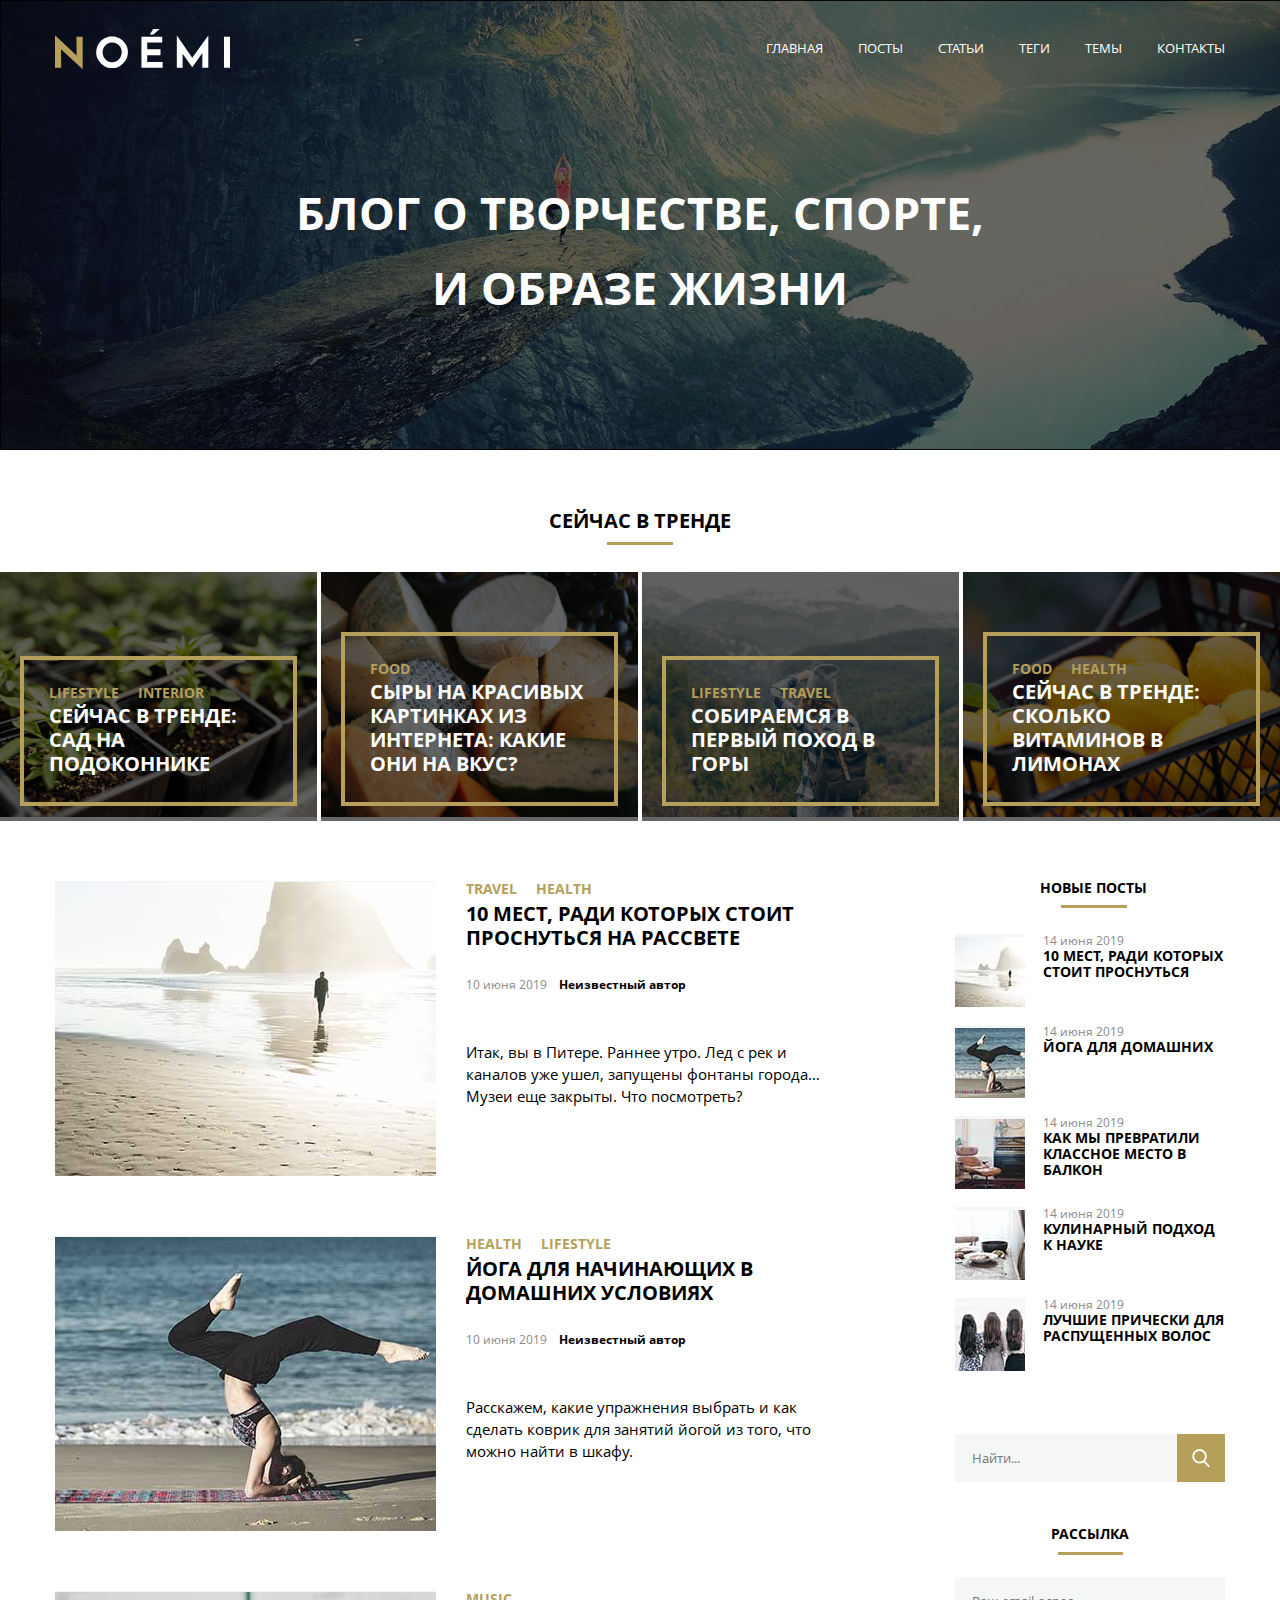
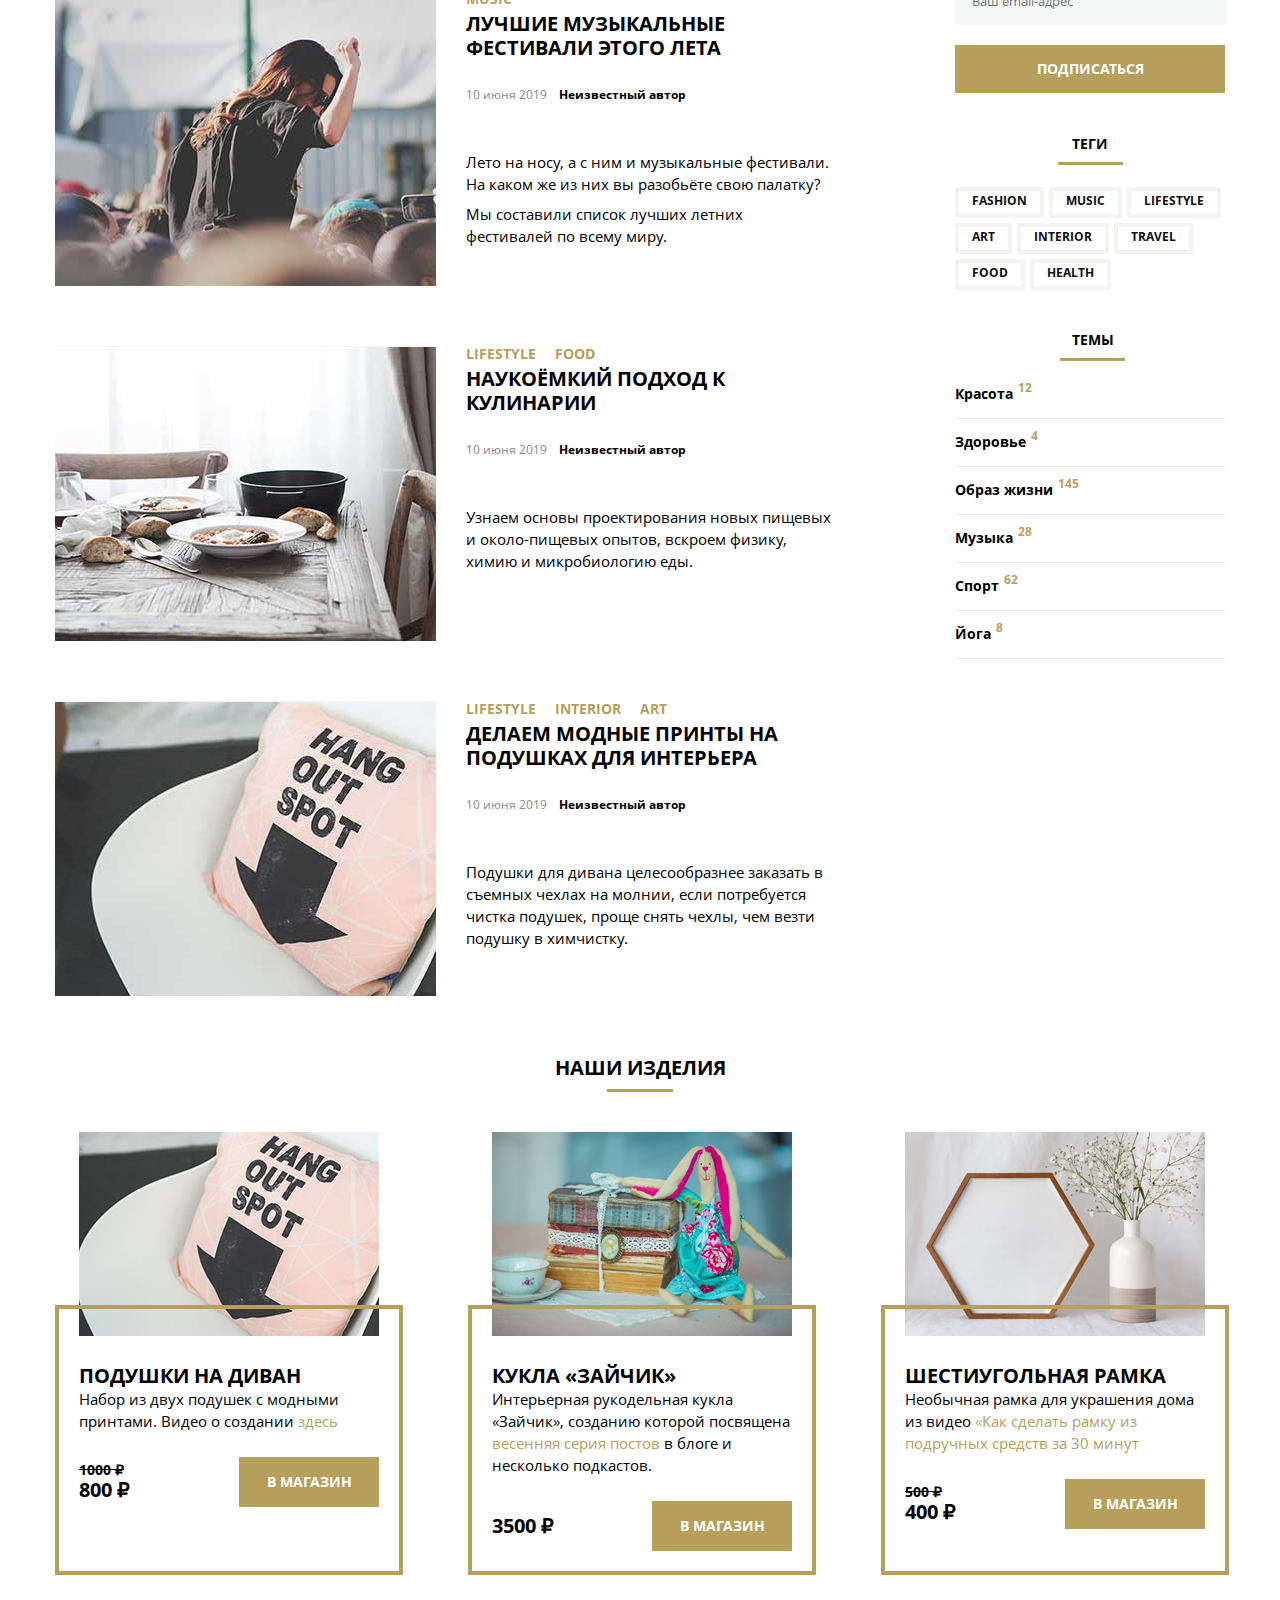
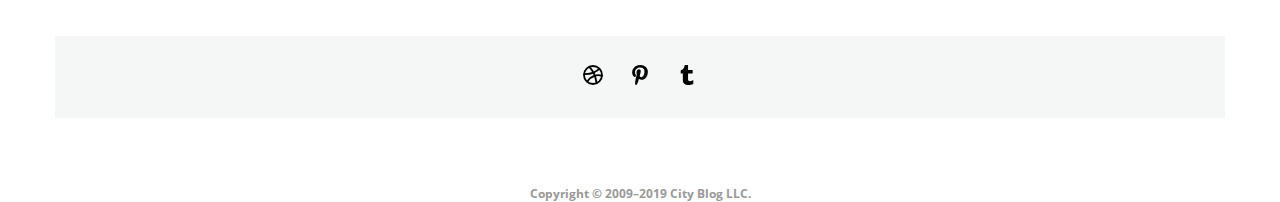
==== commit 98152dfc: "tablet start" ====
--- a/index.html
+++ b/index.html
@@ -6,9 +6,7 @@
   <meta name="viewport" content="width=device-width, initial-scale=1.0">
   <title>Diploma</title>
   <link rel="stylesheet" href="CSS/normalize.css">
-  <link rel="stylesheet" href="CSS/desktop.css" media="screen and (min-width: 1200px)">
-  <link rel="stylesheet" href="CSS/tablet.css" media="(min-width: 641px) and (max-width: 1199px)">
-  <link rel="stylesheet" href="CSS/mobile.css" media="screen and (min-width: 640px)">
+  <link rel="stylesheet" href="CSS/desktop.css" >
 </head>
 
 <body>
@@ -496,8 +494,6 @@
     </ul>
   </section>
 
-
-
   <footer class="page-footer">
     <div class="links-box">
       <a href="#0" class="social-network-link">
@@ -524,16 +520,16 @@
   <div class="popup">
     <label for="popup1" class="popup__close__background"></label>
     <div class="popup__content">
-      <label for="popup1" class="popup__close">&times;</label>
+      <label for="popup1" class="popup__close"></label>
       <h2 class="popup-headline">ваш фидбэк</h2>
 
       <form action="" method="get" class="popup-form">
         <label for="site-visits" class="site-visits__label">Как часто вы заходите на сайт?
           <select id="site-visits" name="site-visits" size="1" class="site-visits__field">
             <option selected value="s1">Почти каждый день</option>
-            <option value="s2">Один раз в неделю</option>
-            <option value="s3">Один раз в месяц</option>
-            <option value="s4">Очень редко</option>
+            <option value="s2">Раз в несколько дней</option>
+            <option value="s3">Раз в несколько недель</option>
+            <option value="s4">Несколько раз в год</option>
           </select>
         </label>
 
--- a/CSS/desktop.css
+++ b/CSS/desktop.css
@@ -12,7 +12,11 @@
   font-style: normal;
 }
 
-h1, p, ul, li, body {
+h1,
+p,
+ul,
+li,
+body {
   margin: 0;
   padding: 0;
 }
@@ -26,7 +30,9 @@
   color: inherit;
 }
 
-h1, h2, h3 {
+h1,
+h2,
+h3 {
   margin: 0;
   font-family: OpenSans, Arial, sans-serif;
   font-weight: 700;
@@ -43,7 +49,6 @@
 }
 
 body {
-  min-width: 1200px;
   font-family: OpenSans, Arial, sans-serif;
   font-style: normal;
 }
@@ -125,8 +130,8 @@
   margin: 0 auto;
 }
 
-.header__title:hover{
- cursor: pointer;
+.header__title:hover {
+  cursor: pointer;
 }
 
 .trends-section {
@@ -147,10 +152,10 @@
   margin: 9px auto;
 }
 
-.trends-content{
-display: flex;
-justify-content: space-between;
-margin-top: 27px;
+.trends-content {
+  display: flex;
+  justify-content: space-between;
+  margin-top: 27px;
 }
 
 .trend-block {
@@ -178,23 +183,27 @@
 
 .trend__content {
   position: absolute;
-  border: 4px solid rgba(181,159,91,06);
+  border: 4px solid rgba(181, 159, 91, 06);
   bottom: 15px;
   padding: 8%;
   margin-left: 20px;
   margin-right: 20px;
   max-height: 100%;
 }
-.trend__image{
+
+.trend__image {
   width: 100%;
 }
-.trend-nav{
+
+.trend-nav {
   padding-bottom: 3px;
 }
-.trend__text{
+
+.trend__text {
   color: #ffffff;
 }
-.trend__text:hover{
+
+.trend__text:hover {
   cursor: pointer;
   color: #b59f5b;
 }
@@ -208,7 +217,7 @@
 }
 
 .page {
- max-width: 780px;
+  max-width: 780px;
 }
 
 .section {
@@ -590,43 +599,42 @@
   margin-left: 4px;
   margin-right: 4px;
   display: flex;
-  justify-content: space-between;
-  align-items:start;
-  gap: 65px;
-
-}
-
-.product-block{
+  gap: 25%;
+  width: 25%;
+}
+
+.product-block {
   display: flex;
   padding: 20px;
   flex-direction: column;
   justify-content: flex-end;
-  align-items: center;
+
 }
 
 .product-image__container {
   position: relative;
 }
 
-.product__content{
-  position: relative; 
-  box-sizing: border-box;
-  border: 4px solid rgba(181,159,91,06);
+.product__content {
+  position: relative;
+  box-sizing: border-box;
+  border: 4px solid rgba(181, 159, 91, 06);
   margin: -34px -24px -24px -24px;
   padding: 55px 20px 20px 20px;
-  min-height: 200px;
-}
-
-.product-description{
-  font-size: 15px; 
+  flex-grow: 1;
+}
+
+.product-description {
+  font-size: 15px;
   line-height: 22px;
 }
 
-.product-link{
+.product-link {
   color: #b59f5b;
 }
-.product-link:hover{
-text-decoration: underline;
+
+.product-link:hover {
+  text-decoration: underline;
 }
 
 .product-footer {
@@ -636,14 +644,14 @@
   align-items: center;
 }
 
-.first-price{
+.first-price {
   text-decoration: line-through;
 }
 
 
 .link-button {
   margin: 0;
-  padding:0;
+  padding: 0;
   border: none;
   width: 140px;
   height: 50px;
@@ -655,8 +663,8 @@
   font-weight: 700;
 }
 
-.link-button:hover{
-  background-color:#0f0d0e;
+.link-button:hover {
+  background-color: #0f0d0e;
 }
 
 
@@ -701,11 +709,11 @@
 
 /* popup */
 
-.popup__state{
+.popup__state {
   display: none;
 }
 
-.popup{
+.popup {
   display: none;
   position: fixed;
   width: 100%;
@@ -717,7 +725,8 @@
   background: rgba(0, 0, 0, 0.6);
   z-index: 2;
 }
-.popup__close__background{
+
+.popup__close__background {
   position: absolute;
   width: 100%;
   height: 100%;
@@ -726,37 +735,41 @@
   z-index: 3;
 }
 
-.popup__content{
+.popup__content {
+  display: block;
+  box-sizing: border-box;
   position: relative;
   background: #ffffff;
-  width: 350px;
+  width: 390px;
+  height: 590px;
   padding: 30px;
   z-index: 4;
 }
 
-.popup__close{
+.popup__close {
   position: absolute;
-  right: -5px;
+  right: -10px;
   top: -30px;
   width: 30px;
   height: 30px;
   cursor: pointer;
-  text-align: center;
-  box-sizing: border-box;
-  line-height: 0.5;
-  font-size: 45px;
-  color: #ffffff;
-}
-
-.popup__state:checked + .popup {
-  display: flex;
-}
-
-.popup-headline{
+  box-sizing: border-box;
+  background-image: url(../SVG/form-x.svg);
+  background-repeat: no-repeat;
+  background-size: 20px;
+  background-position: right 10px center;
+}
+
+.popup__state:checked+.popup {
+  display: flex;
+}
+
+.popup-headline {
   margin-top: 20px;
   text-align: center;
   margin-bottom: 20px;
 }
+
 .popup-headline:after {
   content: "";
   display: block;
@@ -782,9 +795,10 @@
   padding-right: 25px;
   margin-top: 10px;
   border: none;
-  background-color: #f9f9f9;
-  font-size: 14px;
-  color:#888888;
+  background-color: #f3f7f5;
+  font-size: 13px;
+  line-height: 40px;
+  color: #888888;
   appearance: none;
   -webkit-appearance: none;
   -moz-appearance: none;
@@ -794,74 +808,75 @@
   background-position: right 10px center;
 }
 
-.site-visits__field:hover{
+.site-visits__field:hover {
   cursor: pointer;
 }
 
 .site-visits__field:focus {
-  outline: 2px solid #b59f5b;
-  outline-offset: 4px;
-}
-
-.radio-group{
-display: inline-block;
-box-sizing: border-box;
-margin-top: 10px;
-}
-.radio-group:nth-child(3){
-  margin-left: 20px;
-}
-
-.radio-group:hover{
+  outline: 1px solid #afa05b;
+}
+
+.radio-group {
+  display: inline-block;
+  box-sizing: border-box;
+  margin-top: 5px;
+}
+
+.radio-group:nth-child(3) {
+  margin-left: 15px;
+}
+
+.radio-group:hover {
   cursor: pointer;
 }
 
 .radio-newsletter {
   display: none;
 }
-.radio-group__text{
-  font-size: 14px;
-}
-
-.radio-group__text:before{
+
+.radio-group__text {
+  font-size: 13px;
+}
+
+.radio-group__text:before {
   content: "";
-	display: inline-block;
-	width: 25px;
-	height: 18px;
-	position: relative;
-	left: 0;
-	bottom: -4px; 
-	background: url(../SVG/form-empty-circle.svg) 0 0 no-repeat;
-  background-size:17px;
-}
-
-.radio-newsletter:checked + .radio-group__text:before{
+  display: inline-block;
+  width: 25px;
+  height: 18px;
+  position: relative;
+  left: 0;
+  bottom: -4px;
+  background: url(../SVG/form-empty-circle.svg) 0 0 no-repeat;
+  background-size: 17px;
+}
+
+.radio-newsletter:checked+.radio-group__text:before {
   background: url(../SVG/form-circle.svg) 0 0 no-repeat;
-  background-size:17px;
-}
-
-.content-text{
-  width: 305px;
-  min-height: 150px;
-  padding-left: 20px;
-  padding-right: 20px;
+  background-size: 17px;
+}
+
+.content-text {
+  display: block;
+  box-sizing: border-box;
+  width: 330px;
+  min-height: 130px;
+  padding: 20px;
   margin-top: 10px;
   border: none;
-  background-color: #f9f9f9;
-  font-size: 14px;
-  color:#888888;
-  text-align:start;
+  background-color: #f3f7f5;
+  font-size: 13px;
+  color: #888888;
+  text-align: start;
   resize: none;
 }
-.content-text:hover,
+
 .content-text:focus {
-  outline: 2px solid #b59f5b;
-  outline-offset: 4px;
+  outline: 1px solid #afa05b;
 }
 
 .btn-submit {
   margin-bottom: 30px;
-  padding:0;
+  padding: 0;
   border: none;
   width: 100%;
   height: 50px;
@@ -873,7 +888,36 @@
   font-weight: 700;
 }
 
-.btn-submit:hover{
-  background-color:#0f0d0e;
+.btn-submit:hover {
+  background-color: #0f0d0e;
   cursor: pointer;
 }
+
+@media (min-width: 641px) and (max-width: 1199px) {
+
+  .menu{
+      display: inline-block;
+      width: 20px;
+      height: 20px;
+      background: url('[data-uri]') 50% 50% no-repeat;
+      background-size: 100%;
+      margin-top: 4px;
+      margin-right: 35px;
+  }
+
+  .menu-list {
+    display: none;
+  }
+
+  .header__title {
+    width: 620px;
+    font-size: 40px;
+    line-height: 55px;
+  }
+
+  .page {
+    min-width: 640px;
+  }
+
+ 
+}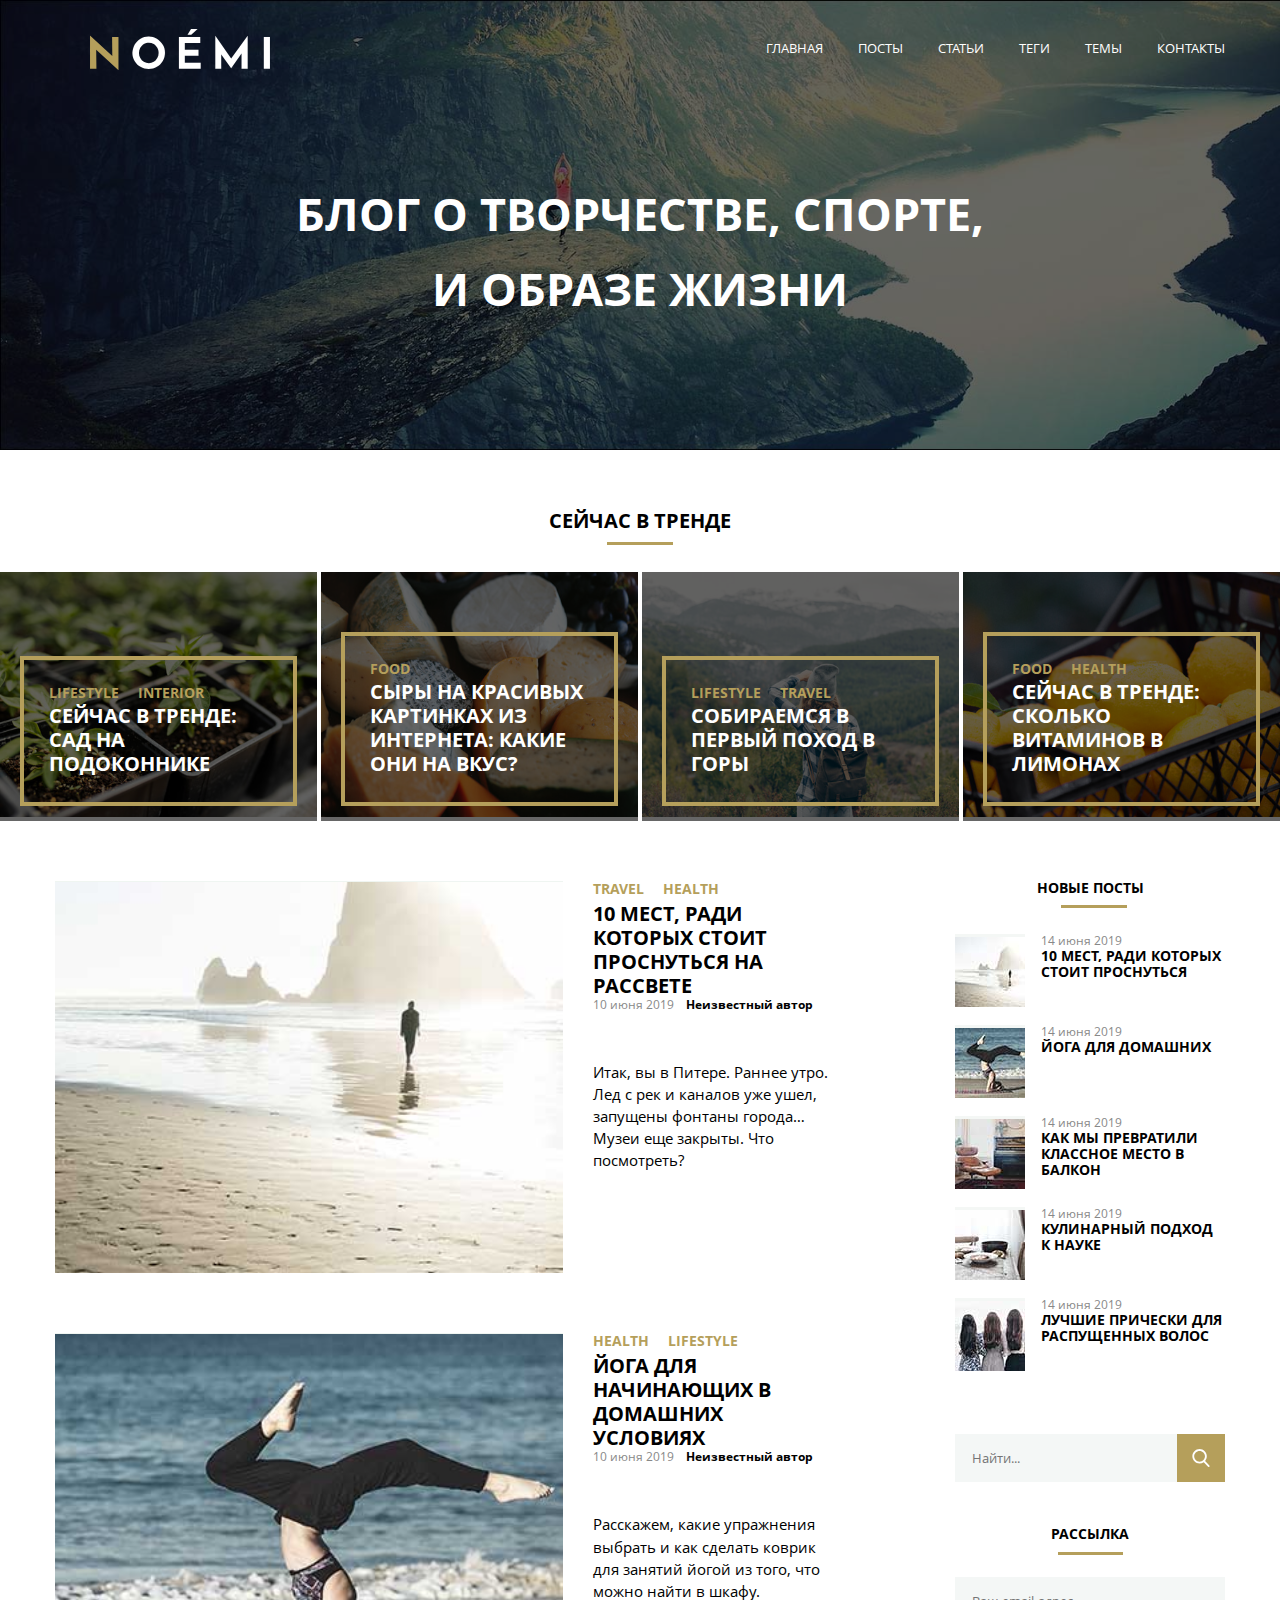
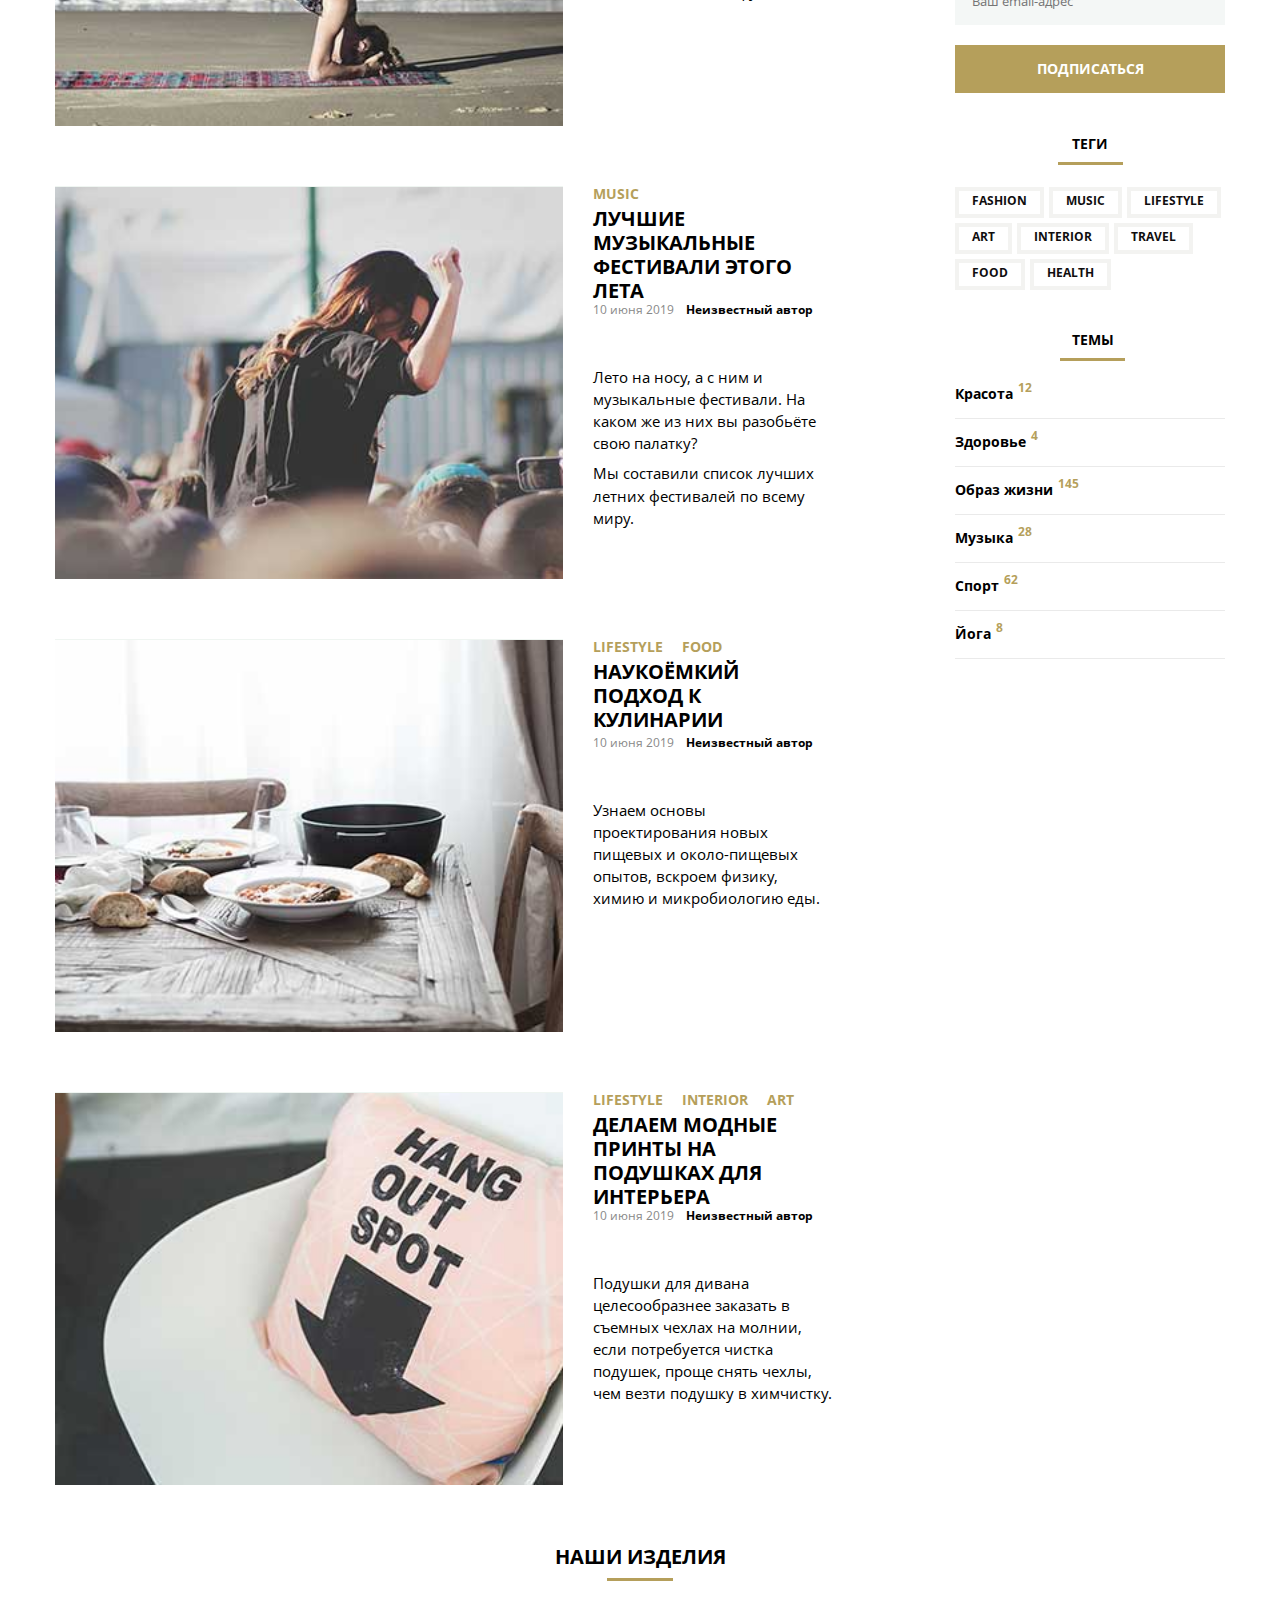
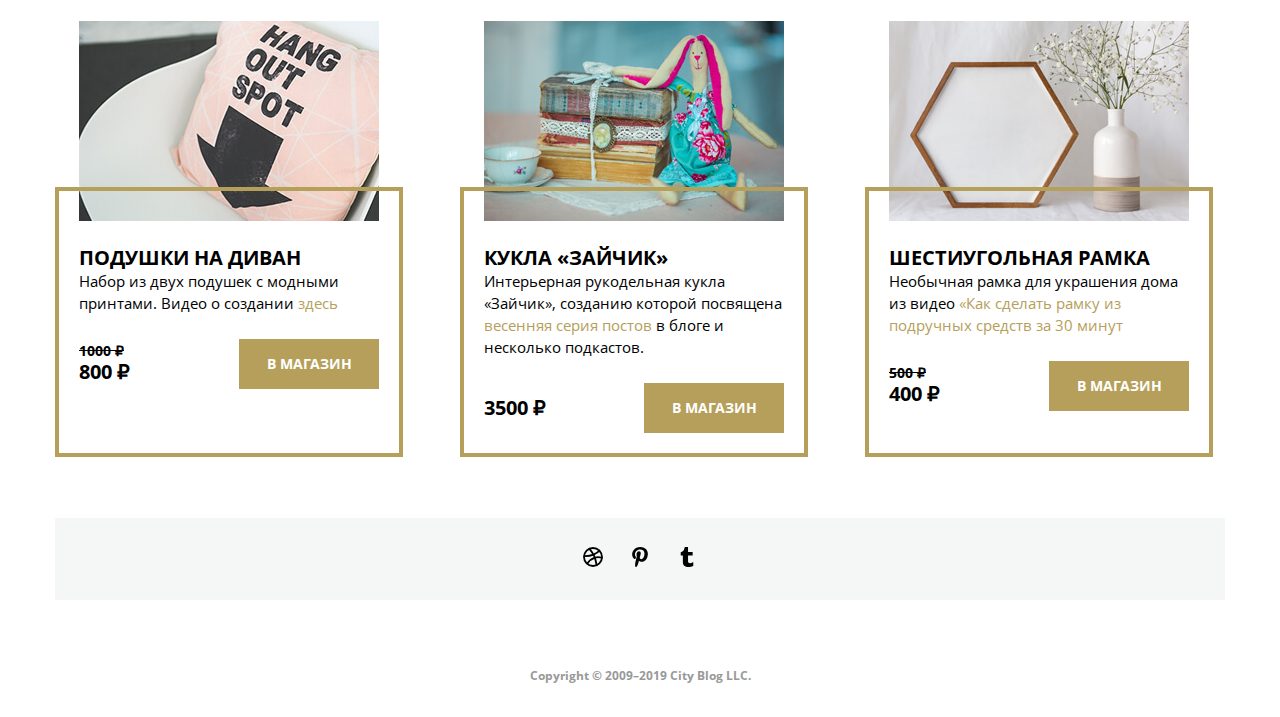
==== commit 9254b290: "tablet done" ====
--- a/index.html
+++ b/index.html
@@ -14,9 +14,12 @@
   <header class="header">
     <div class="container">
       <!-- Заполнение заголовка -->
+      <div>
       <a class="menu-link" href="#home">
+        
         <img src="SVG/noemi-logo.svg" class="header-logo" alt="Логотип">
       </a>
+      </div>
       <nav class="menu">
         <ul class="menu-list">
           <li class="menu-list__item">
@@ -434,8 +437,8 @@
     <h2 class="products__title">наши изделия</h2>
     <ul class="product-cards">
       <li class="product-block">
-        <div class="product-image__container">
-          <img src="Images/shop-item-desk1.jpg" alt="Подушки на диван" class="product__image">
+        <div class="product-image__container shop-item__1">
+
         </div>
         <div class="product__content">
           <h2 class="product__name">подушки на диван</h2>
@@ -453,8 +456,8 @@
       </li>
 
       <li class="product-block">
-        <div class="product-image__container">
-          <img src="Images/shop-item-desk2.jpg" alt="Кукла Зайчик" class="product__image">
+        <div class="product-image__container shop-item__2">
+          <!-- <img src="Images/shop-item-desk2.jpg" alt="Кукла Зайчик" class="product__image"> -->
         </div>
         <div class="product__content">
           <h2 class="product__name">Кукла «Зайчик»</h2>
@@ -473,8 +476,8 @@
       </li>
 
       <li class="product-block">
-        <div class="product-image__container">
-          <img src="Images/shop-item-desk3.jpg" alt="шестиугольная рамка" class="product__image">
+        <div class="product-image__container shop-item__3">
+          <!-- <img src="Images/shop-item-desk3.jpg" alt="шестиугольная рамка" class="product__image"> -->
         </div>
         <div class="product__content">
           <h2 class="product__name">шестиугольная рамка</h2>
--- a/CSS/desktop.css
+++ b/CSS/desktop.css
@@ -88,11 +88,13 @@
 }
 
 .menu-link {
-  width: 15%;
+
   display: block;
 }
 
 .header-logo {
+  margin-left: 35px;
+  width: 180px;
   margin-top: 29px;
 }
 
@@ -107,6 +109,7 @@
 
 .menu-list {
   display: flex;
+  justify-content: end;
 }
 
 .menu-list__item:nth-child(n+2) {
@@ -229,8 +232,7 @@
 }
 
 .section-image {
-  width: 381px;
-  height: 294px;
+  width: 100%;
   padding-top: 1px;
   background-color: #eff5f1;
 
@@ -281,7 +283,7 @@
 .date-author {
   display: flex;
   align-items: flex-start;
-  min-height: 55px;
+  height: 55px;
 }
 
 .article-date {
@@ -312,10 +314,9 @@
 
 .new-post-headline {
   padding-top: 59px;
-  /* из-за того что надпись не по центру */
-  width: 276px;
-  /* из-за того что надпись не по центру */
+  width: 100%;
   text-align: center;
+  position: relative;
 }
 
 .new-post-headline:after {
@@ -326,11 +327,11 @@
   background: #b59f5b;
   margin-top: 9px;
   margin-left: 106px;
-  margin-bottom: 8px;
+  margin-bottom: 8px; 
 }
 
 .sidebar-news {
-  width: 270px;
+  /* width: 270px; */
   padding-top: 18px;
   display: flex;
   justify-content: space-between;
@@ -347,7 +348,7 @@
 }
 
 .sidebar-content {
-  width: 182px;
+  width: 68%;
   display: flex;
   flex-direction: column;
   justify-content: space-between;
@@ -372,7 +373,6 @@
 .search {
   margin-top: 63px;
   height: 48px;
-  width: 270px;
   display: flex;
 
 }
@@ -439,7 +439,6 @@
 .mail-subscribe-form {
   margin-top: 22px;
   height: 100px;
-  width: 270px;
 }
 
 .subscribe-email {
@@ -494,7 +493,6 @@
 
 .tag-section {
   margin-top: 17px;
-  width: 270px;
   display: flex;
   align-items: flex-start;
   flex-wrap: wrap;
@@ -599,20 +597,32 @@
   margin-left: 4px;
   margin-right: 4px;
   display: flex;
-  gap: 25%;
-  width: 25%;
+  gap: 65px;
 }
 
 .product-block {
   display: flex;
   padding: 20px;
+  width: 300px;
   flex-direction: column;
   justify-content: flex-end;
 
 }
 
 .product-image__container {
+  width: 300px;
+  height: 200px;
   position: relative;
+  background-size: 100%;
+}
+.shop-item__1{
+  background-image: url(../Images/shop-item-desk1.jpg);  
+}
+.shop-item__2{
+  background-image: url(../Images/shop-item-desk2.jpg);  
+}
+.shop-item__3{
+  background-image: url(../Images/shop-item-desk3.jpg);  
 }
 
 .product__content {
@@ -694,6 +704,7 @@
 
 .copyright-block {
   margin-top: 70px;
+  margin-bottom: 35px;
   height: 12px;
   display: flex;
   align-items: center;
@@ -915,9 +926,115 @@
     line-height: 55px;
   }
 
+  h2 {
+    font-size: 18px;
+  }
+  .section{
+    flex-direction: column;
+  }
+
   .page {
-    min-width: 640px;
+    width: 56%;
   }
 
+.header-logo{
+  width: 158px;
+}
+
+  .aside{
+    width: 39%;
+  }
+
+.wrp{
+  justify-content: space-between;
+  max-width: 700px;
+  padding: 0 10px;
+}
  
+.section{
+  margin-top: 10px;
+  padding-top: 40px;
+}
+
+.section:nth-child(n+2){
+  border-top: 3px solid  #ededed;
+}
+
+.section-content{
+  margin-left: 0;
+  margin-top: 10px;
+}
+
+.new-post-headline{
+  padding-top:50px ;
+  
+}
+.article-header{
+  margin-top: 15px;
+  min-height: auto;
+}
+.date-author{
+  margin-top: 35px;
+  height: 35px;
+}
+.products-section{
+  max-width:700px;
+  padding: 0 10px;
+}
+.product-cards{
+max-width: 695px;
+flex-wrap: wrap;
+justify-content: space-between;
+margin: 0 auto;
+gap: 25px;
+}
+ .product-block{
+  width: 295px;
+
+ }
+.product-image__container {
+  width: 290px;
+  height: 225px;
+}
+.shop-item__1{
+  background-image: url(../Images/shop-item-tablet1.jpg);  
+}
+.shop-item__2{
+  background-image: url(../Images/shop-item-tablet2.jpg);  
+}
+.shop-item__3{
+  background-image: url(../Images/shop-item-tablet3.jpg);  
+}
+
+.links-box {
+  margin-top: 50px;
+}
+.copyright-block{
+  margin-top: 45px;
+}
+
+.header {
+  background-image: url(../Images/banner-bg-tablet.jpg);
+}
+
+.trends-section{
+margin-top: 50px;
+
+}
+
+ @media (orientation: portrait) {
+  .trends-content{
+    flex-wrap: wrap;
+  }
+  .trend-block{
+    width: calc(50% - 3px);
+  }
+
+  .trend-block:nth-child(n+3){
+    margin-top: 3px;
+
+  }
+
+ }
+
 }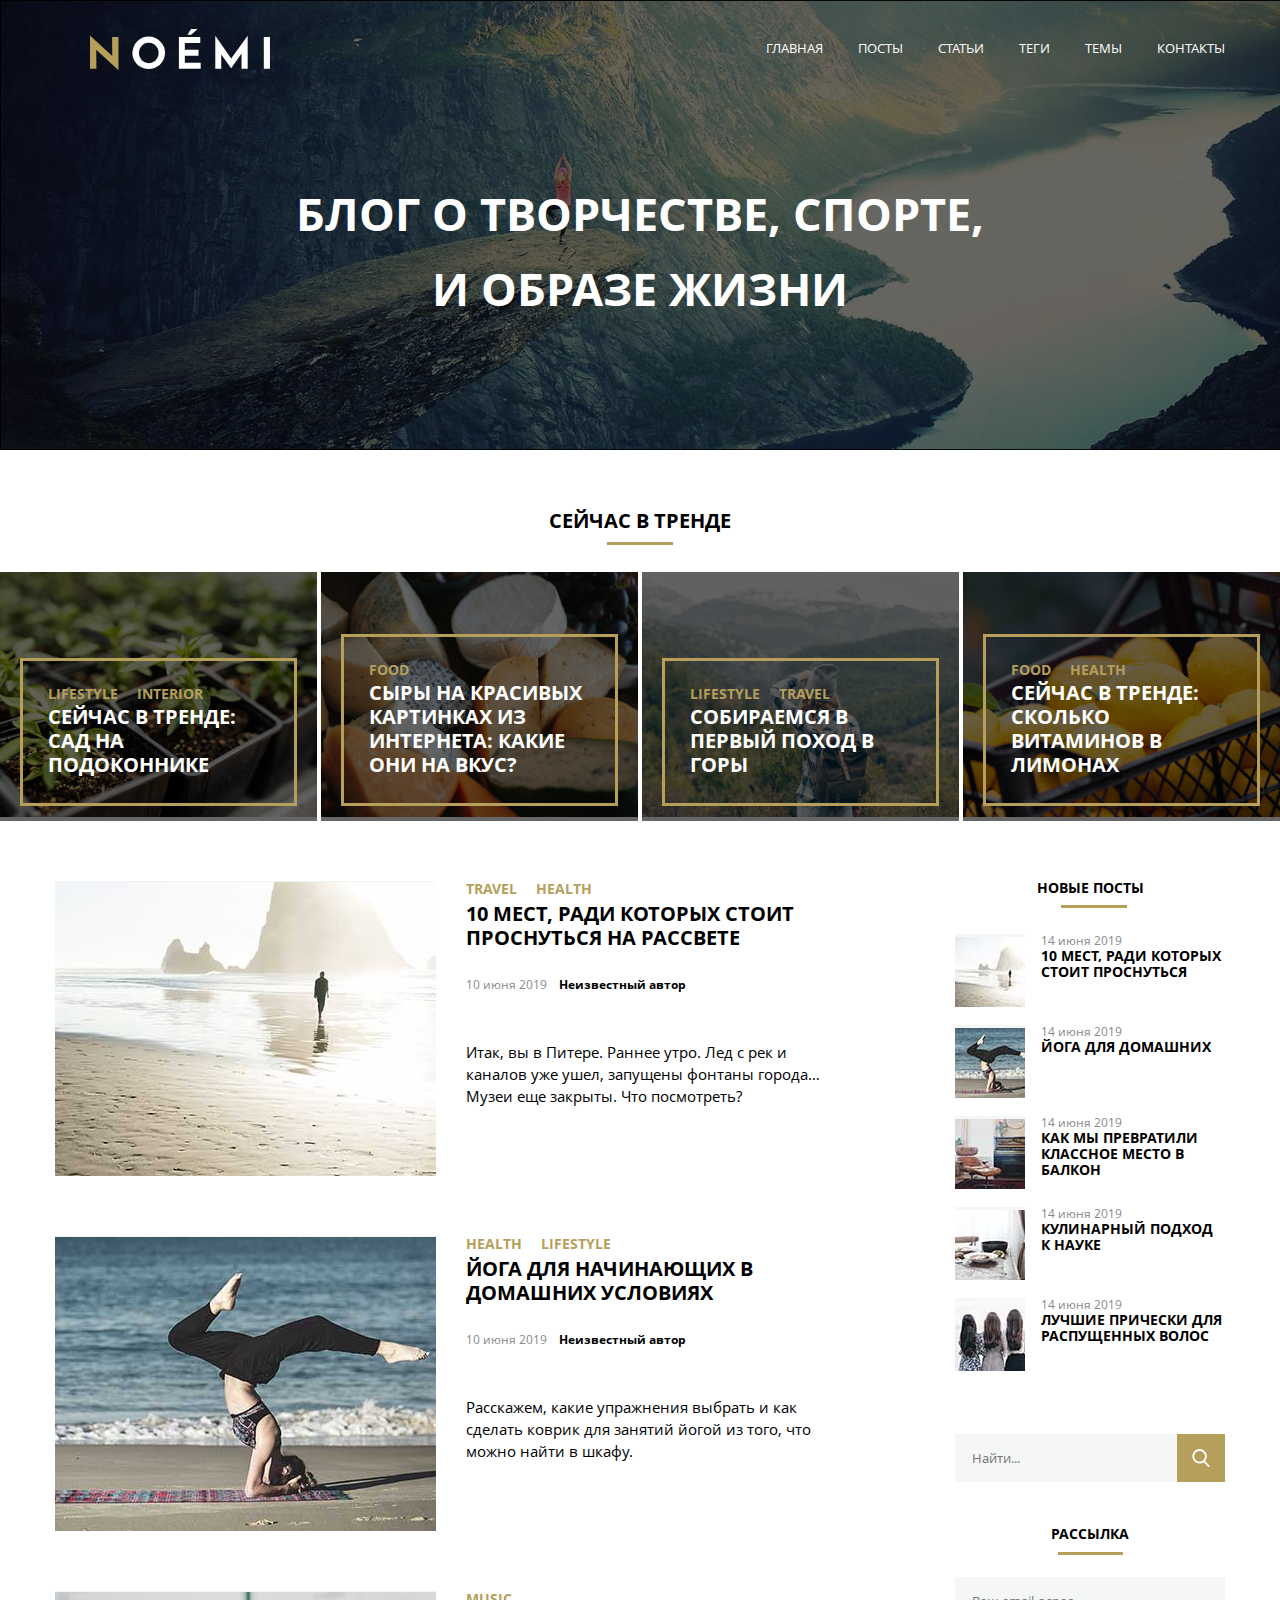
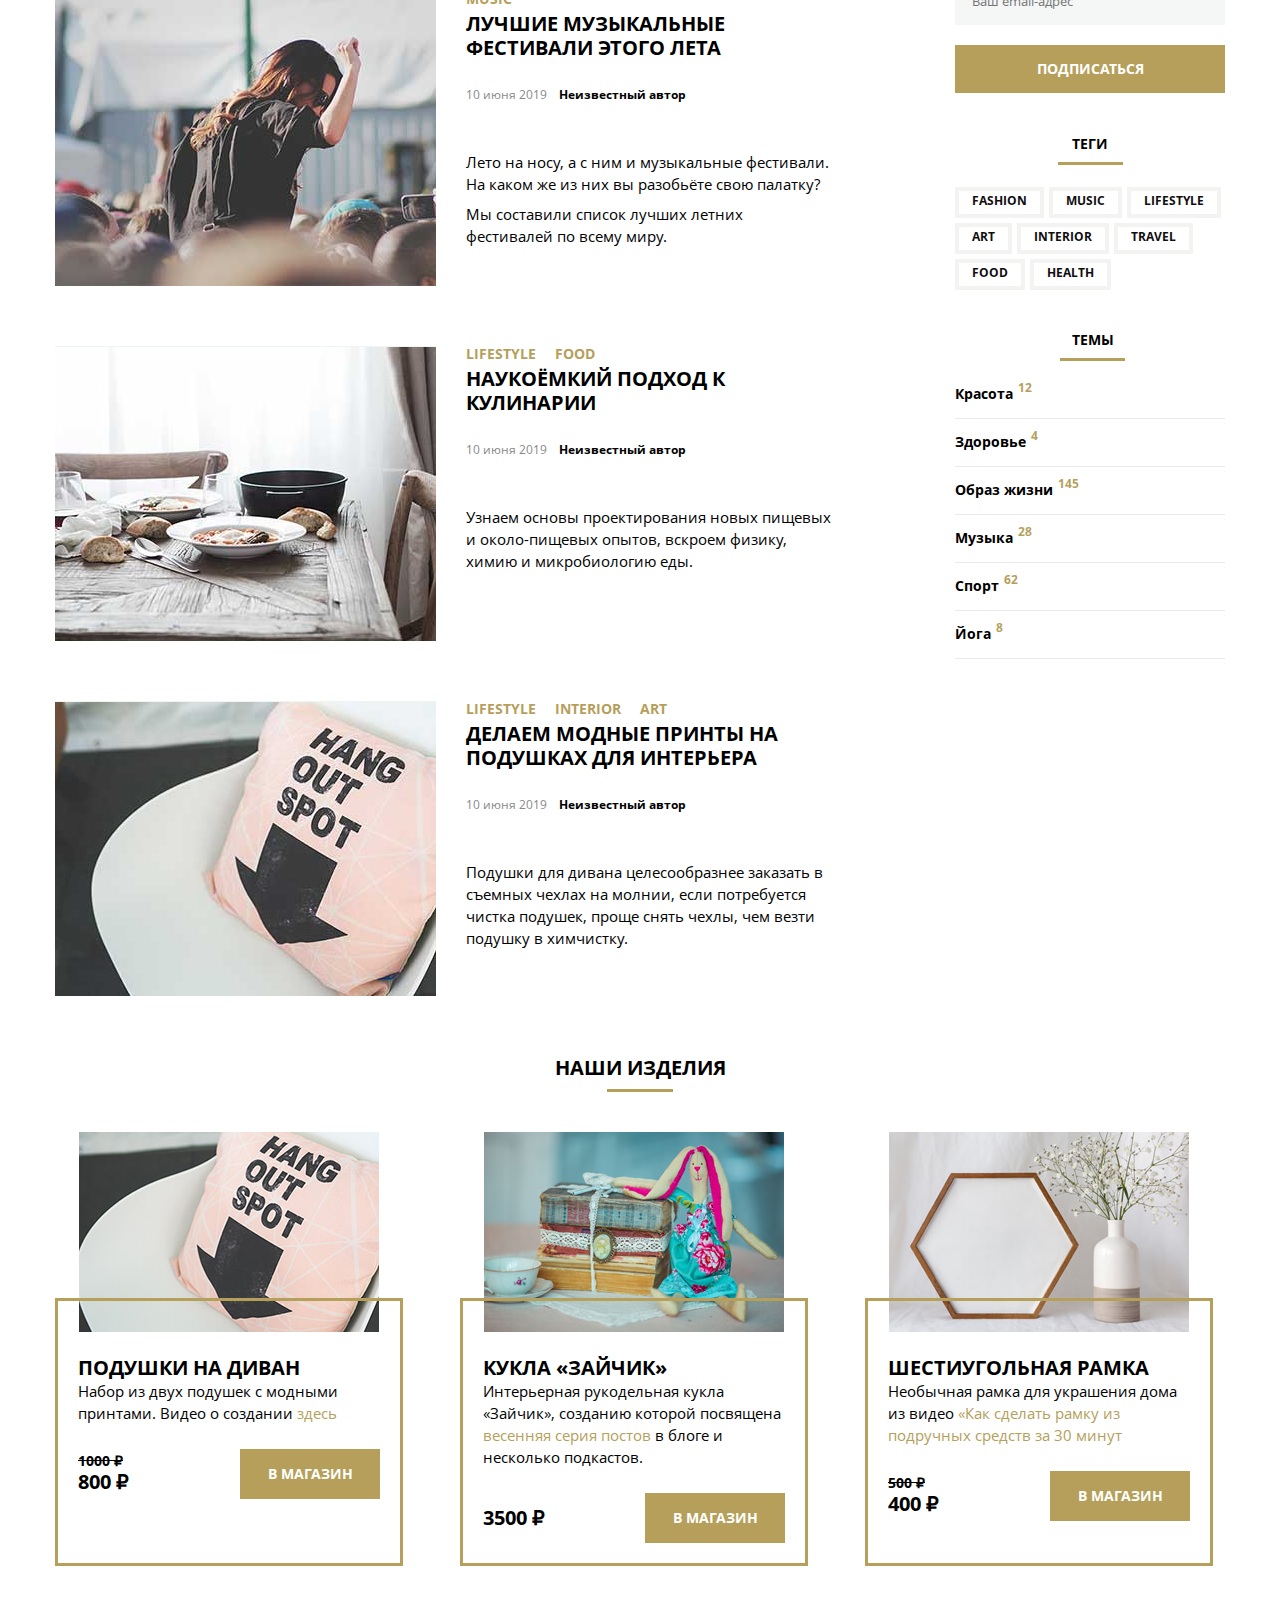
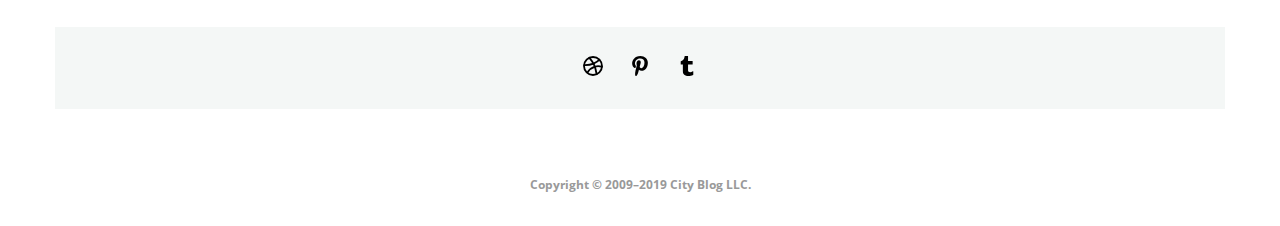
==== commit 0e1e68ee: "popup_done" ====
--- a/index.html
+++ b/index.html
@@ -549,7 +549,7 @@
             <span class="radio-group__text">Нет</span>
           </label>
         </div>
-        <label for="desired-content"> Расскажите, какой контент вы хотели бы видеть на нашем сайте?
+        <label for="desired-content" class="desired-content__label"> Расскажите, какой контент вы хотели бы видеть на нашем сайте?
           <textarea placeholder="Может, больше рецептов?" class="content-text" id="desired-content"></textarea>
         </label>
         <div class="form-btn">
--- a/CSS/desktop.css
+++ b/CSS/desktop.css
@@ -186,7 +186,8 @@
 
 .trend__content {
   position: absolute;
-  border: 4px solid rgba(181, 159, 91, 06);
+  box-sizing: border-box;
+  border: 3px solid rgba(181, 159, 91, 06);
   bottom: 15px;
   padding: 8%;
   margin-left: 20px;
@@ -232,7 +233,7 @@
 }
 
 .section-image {
-  width: 100%;
+  width: 381px;
   padding-top: 1px;
   background-color: #eff5f1;
 
@@ -327,11 +328,10 @@
   background: #b59f5b;
   margin-top: 9px;
   margin-left: 106px;
-  margin-bottom: 8px; 
+  margin-bottom: 8px;
 }
 
 .sidebar-news {
-  /* width: 270px; */
   padding-top: 18px;
   display: flex;
   justify-content: space-between;
@@ -615,20 +615,23 @@
   position: relative;
   background-size: 100%;
 }
-.shop-item__1{
-  background-image: url(../Images/shop-item-desk1.jpg);  
-}
-.shop-item__2{
-  background-image: url(../Images/shop-item-desk2.jpg);  
-}
-.shop-item__3{
-  background-image: url(../Images/shop-item-desk3.jpg);  
+
+.shop-item__1 {
+  background-image: url(../Images/shop-item-desk1.jpg);
+}
+
+.shop-item__2 {
+  background-image: url(../Images/shop-item-desk2.jpg);
+}
+
+.shop-item__3 {
+  background-image: url(../Images/shop-item-desk3.jpg);
 }
 
 .product__content {
   position: relative;
   box-sizing: border-box;
-  border: 4px solid rgba(181, 159, 91, 06);
+  border: 3px solid rgba(181, 159, 91, 06);
   margin: -34px -24px -24px -24px;
   padding: 55px 20px 20px 20px;
   flex-grow: 1;
@@ -747,12 +750,15 @@
 }
 
 .popup__content {
+  margin-top: 30px;
   display: block;
   box-sizing: border-box;
   position: relative;
   background: #ffffff;
-  width: 390px;
-  height: 590px;
+  max-width: 390px;
+  width: 90vw;
+  max-height: 590px;
+  height: 90vh;
   padding: 30px;
   z-index: 4;
 }
@@ -869,7 +875,7 @@
 .content-text {
   display: block;
   box-sizing: border-box;
-  width: 330px;
+  width: 100%;
   min-height: 130px;
   padding: 20px;
   margin-top: 10px;
@@ -904,16 +910,20 @@
   cursor: pointer;
 }
 
-@media (min-width: 641px) and (max-width: 1199px) {
-
-  .menu{
-      display: inline-block;
-      width: 20px;
-      height: 20px;
-      background: url('[data-uri]') 50% 50% no-repeat;
-      background-size: 100%;
-      margin-top: 4px;
-      margin-right: 35px;
+@media (max-width: 1199px) {
+
+  .menu {
+    display: inline-block;
+    width: 20px;
+    height: 20px;
+    background: url('[data-uri]') 50% 50% no-repeat;
+    background-size: 100%;
+    margin-top: 4px;
+    margin-right: 35px;
+  }
+
+  .menu:hover {
+    cursor: pointer;
   }
 
   .menu-list {
@@ -929,112 +939,414 @@
   h2 {
     font-size: 18px;
   }
-  .section{
-    flex-direction: column;
-  }
 
   .page {
     width: 56%;
   }
 
-.header-logo{
-  width: 158px;
-}
-
-  .aside{
+  .header-logo {
+    width: 158px;
+  }
+
+  .aside {
     width: 39%;
   }
 
-.wrp{
-  justify-content: space-between;
-  max-width: 700px;
-  padding: 0 10px;
-}
- 
-.section{
-  margin-top: 10px;
-  padding-top: 40px;
-}
-
-.section:nth-child(n+2){
-  border-top: 3px solid  #ededed;
-}
-
-.section-content{
-  margin-left: 0;
-  margin-top: 10px;
-}
-
-.new-post-headline{
-  padding-top:50px ;
-  
-}
-.article-header{
-  margin-top: 15px;
-  min-height: auto;
-}
-.date-author{
-  margin-top: 35px;
-  height: 35px;
-}
-.products-section{
-  max-width:700px;
-  padding: 0 10px;
-}
-.product-cards{
-max-width: 695px;
-flex-wrap: wrap;
-justify-content: space-between;
-margin: 0 auto;
-gap: 25px;
-}
- .product-block{
-  width: 295px;
-
- }
-.product-image__container {
-  width: 290px;
-  height: 225px;
-}
-.shop-item__1{
-  background-image: url(../Images/shop-item-tablet1.jpg);  
-}
-.shop-item__2{
-  background-image: url(../Images/shop-item-tablet2.jpg);  
-}
-.shop-item__3{
-  background-image: url(../Images/shop-item-tablet3.jpg);  
-}
-
-.links-box {
-  margin-top: 50px;
-}
-.copyright-block{
-  margin-top: 45px;
-}
-
-.header {
-  background-image: url(../Images/banner-bg-tablet.jpg);
-}
-
-.trends-section{
-margin-top: 50px;
-
-}
-
- @media (orientation: portrait) {
-  .trends-content{
+  .wrp {
+    justify-content: space-between;
+    max-width: 700px;
+    padding: 0 10px;
+  }
+
+  .section {
+    margin-top: 10px;
+    padding-top: 40px;
+    flex-direction: column;
+  }
+
+  .section:nth-child(n+2) {
+    border-top: 3px solid #ededed;
+  }
+
+  .section-image {
+    width: 100%;
+  }
+
+  .section-content {
+    margin-left: 0;
+    margin-top: 10px;
+  }
+
+  .new-post-headline {
+    padding-top: 50px;
+
+  }
+
+  .article-header {
+    margin-top: 15px;
+    min-height: auto;
+  }
+
+  .date-author {
+    margin-top: 35px;
+    height: 35px;
+  }
+
+  .products-section {
+    max-width: 700px;
+    padding: 0 10px;
+  }
+
+  .product-cards {
+    max-width: 695px;
     flex-wrap: wrap;
-  }
-  .trend-block{
+    justify-content: space-between;
+    margin: 0 auto;
+    gap: 25px;
+  }
+
+  .product-block {
+    width: 295px;
+
+  }
+
+  .product-image__container {
+    width: 290px;
+    height: 225px;
+  }
+
+  .shop-item__1 {
+    background-image: url(../Images/shop-item-tablet1.jpg);
+  }
+
+  .shop-item__2 {
+    background-image: url(../Images/shop-item-tablet2.jpg);
+  }
+
+  .shop-item__3 {
+    background-image: url(../Images/shop-item-tablet3.jpg);
+  }
+
+  .links-box {
+    margin-top: 50px;
+  }
+
+  .copyright-block {
+    margin-top: 45px;
+  }
+
+  .header {
+    background-image: url(../Images/banner-bg-tablet.jpg);
+  }
+
+  .trends-section {
+    margin-top: 50px;
+
+  }
+
+  @media (min-width: 641px) and (orientation: portrait) {
+    .trends-content {
+      flex-wrap: wrap;
+    }
+
+    .trend-block {
+      width: calc(50% - 3px);
+    }
+
+    .trend-block:nth-child(n+3) {
+      margin-top: 3px;
+
+    }
+
+  }
+
+  /* что бы не разъезжались тренды */
+  @media (min-width: 641px) and (orientation: landscape) and (max-width: 1100px) {
+    .trend__text {
+      font-size: 16px;
+    }
+
+    .trend-nav {
+      font-size: 12px;
+    }
+
+    .trend__content {
+      padding: 5%;
+      margin-left: 10px;
+      margin-right: 10px;
+    }
+
+  }
+
+  @media (min-width: 641px) and (orientation: landscape) and (max-width: 830px) {
+    .trend__text {
+      font-size: 14px;
+    }
+
+  }
+
+  @media (min-width: 641px) and (orientation: landscape) and (max-width: 750px) {
+    .trend__text {
+      font-size: 13px;
+    }
+
+    .trend-nav {
+      font-size: 10px;
+    }
+
+    .trend__content {
+      padding: 2%;
+      margin-left: 7px;
+      margin-right: 7px;
+    }
+
+
+  }
+
+}
+
+/* верстка для смартфонов */
+@media (max-width: 640px) {
+  .menu {
+    margin: 0;
+    padding: 0;
+    position: absolute;
+    right: 15px;
+    top: 30px;
+  }
+
+  .header-logo {
+    max-width: 270px;
+    margin: 0;
+  }
+
+  .header {
+    background-image: url(../Images/banner-mobile.jpg);
+    min-height: 640px;
+  }
+
+  .container {
+    min-height: 285px;
+    flex-direction: column-reverse;
+    align-items: center;
+  }
+
+  .header__title {
+    width: auto;
+    max-width: 280px;
+    font-size: 26px;
+    line-height: 36px;
+    padding-top: 44px;
+  }
+
+  h2 {
+    font-size: 16px;
+  }
+
+  .trends-section {
+    margin-top: 40px;
+
+  }
+
+  .trends-content {
+    flex-wrap: wrap;
+  }
+
+  .trend-block {
     width: calc(50% - 3px);
   }
 
-  .trend-block:nth-child(n+3){
+  .trend-block:nth-child(n+3) {
     margin-top: 3px;
-
-  }
-
- }
-
+  }
+
+  .wrp {
+    width: 100%;
+    flex-direction: column;
+  }
+
+  .page {
+    width: 100%;
+  }
+
+  .aside {
+    width: 100%;
+  }
+
+  .section {
+    flex-direction: column;
+    padding-top: 40px;
+    margin: 0;
+  }
+
+  .section:nth-child(n+2) {
+    margin-top: 10px;
+    border-top: 3px solid #ededed;
+  }
+
+  .section-content {
+    width: 100%;
+    margin-top: 15px;
+  }
+
+  .date-author {
+    margin-top: 22px;
+    height: 25px;
+  }
+
+  .new-post-headline:after,
+  .mailing-headline:after,
+  .themes-headline:after,
+  .tag-headline:after {
+    margin-left: 40%;
+  }
+
+  .sidebar-content {
+    width: 70%;
+    margin-left: 15px;
+  }
+
+
+  .tag-section {
+    gap: 5px;
+    justify-content: start;
+  }
+
+  .tag-name {
+    margin: 0;
+    padding: 3px 11px 0 11px;
+  }
+
+  .tag-name:nth-child(3n-1) {
+    margin: 0;
+  }
+
+
+  .products-section {
+    box-sizing: border-box;
+    width: auto;
+  }
+
+  .product-cards {
+    width: 100%;
+    justify-content: center;
+    align-items: center;
+    margin: 0;
+
+  }
+
+  .product-block {
+    box-sizing: border-box;
+    width: auto;
+    align-items: center;
+
+  }
+
+  .product-image__container {
+    width: 80vw;
+    max-width: 290px;
+    height: 80vw;
+    max-height: 285px;
+  }
+
+  .shop-item__1 {
+    background-image: url(../Images/shop-item-mobile1.jpg);
+  }
+
+  .shop-item__2 {
+    background-image: url(../Images/shop-item-mobile2.jpg);
+  }
+
+  .shop-item__3 {
+    background-image: url(../Images/shop-item-mobile3.jpg);
+  }
+
+  .product__content {
+    max-width: 325px;
+  }
+
+  .popup {
+    align-items: start;
+  }
+
+  /* что бы не разъезжались тренды */
+  @media (orientation: landscape) and (max-width: 500px) {
+    .trend__text {
+      font-size: 14px;
+    }
+
+    .trend-nav {
+      font-size: 12px;
+    }
+
+    .trend__content {
+      padding: 3%;
+      margin-left: 7px;
+      margin-right: 7px;
+    }
+  }
+
+  @media (orientation: portrait) {
+    .trend-block {
+      width: 100%;
+    }
+
+    .trend__content {
+      width: calc(100% - 40px);
+    }
+
+    .trend-block:nth-child(n+2) {
+      margin-top: 3px;
+    }
+  }
+
+}
+
+/* popup при маленькой высоте */
+@media (max-height: 610px) {
+
+  .popup__content {
+    max-width: 700px;
+    max-height: 90vh;
+    height: auto;
+    padding: 20px;
+  }
+
+  .popup-headline {
+    margin-top: 0;
+  }
+
+  .popup-form {
+    flex-direction: row;
+    flex-wrap: wrap;
+    gap: 20px;
+
+  }
+
+  .site-visits__label {
+    width: 45%;
+  }
+
+  .newsletter-box {
+    width: 45%;
+  }
+
+  .desired-content__label {
+    width: 100%;
+  }
+
+  .content-text {
+    padding: 10px;
+    min-height: 70px;
+  }
+
+  .form-btn {
+    width: 100%;
+    max-width: 300px;
+    margin: 0 auto;
+  }
+
+  .btn-submit {
+    margin: 0;
+  }
 }